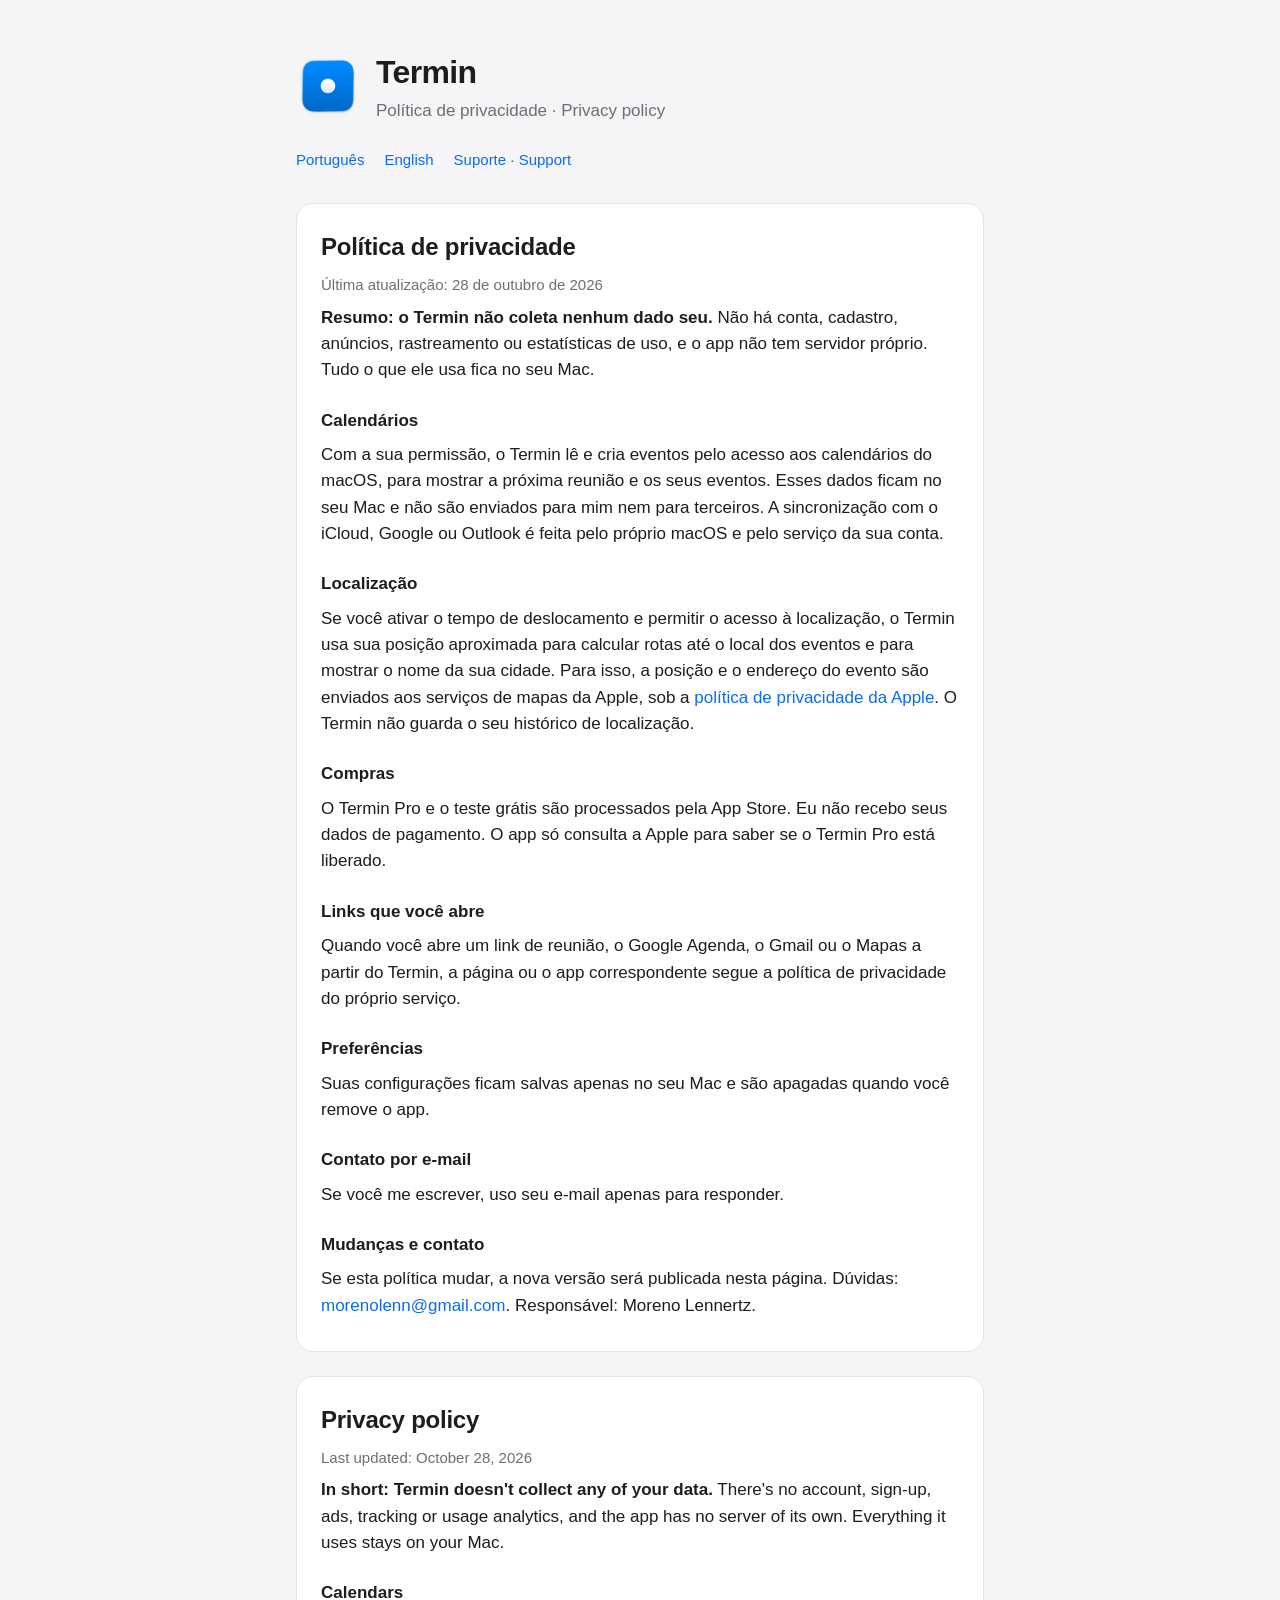
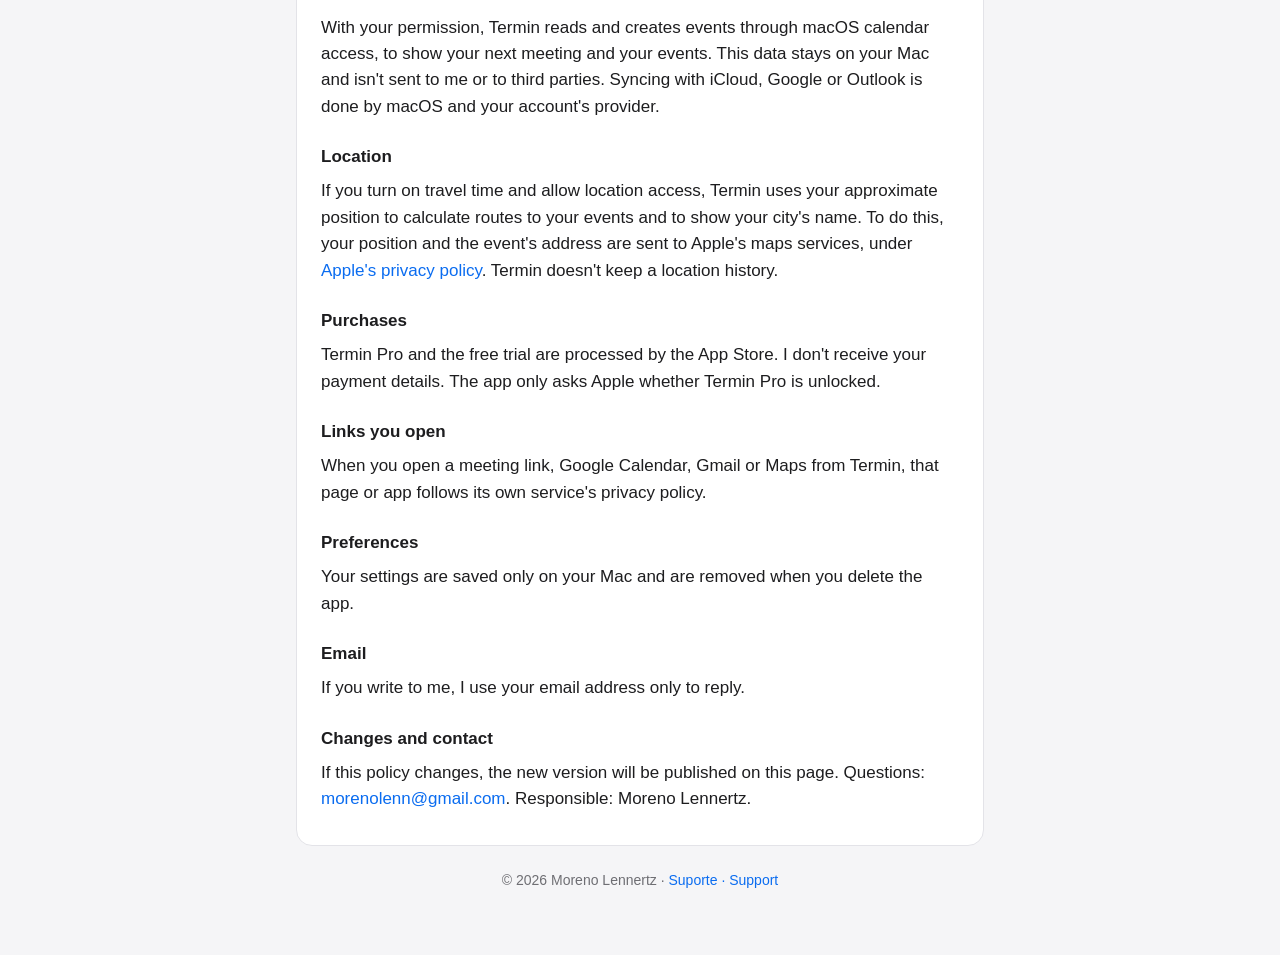
==== privacy.html @ 3a716949 "Site do Termin: suporte e política de privacidade Co-Authored-By: Claude Opus 5.5 <noreply@anthropic" ====
<!doctype html>
<html lang="pt-BR">
<head>
<meta charset="utf-8">
<meta name="viewport" content="width=device-width, initial-scale=1">
<title>Termin – Privacidade · Privacy</title>
<link rel="icon" href="icon.png">
<link rel="stylesheet" href="style.css">
</head>
<body>
<main>
  <header>
    <img src="icon.png" alt="">
    <div>
      <h1>Termin</h1>
      <p>Política de privacidade · Privacy policy</p>
    </div>
  </header>
  <nav>
    <a href="#pt">Português</a>
    <a href="#en">English</a>
    <a href="index.html">Suporte · Support</a>
  </nav>

  <section id="pt" lang="pt-BR">
    <h2>Política de privacidade</h2>
    <p class="muted">Última atualização: 28 de outubro de 2026</p>
    <p><strong>Resumo: o Termin não coleta nenhum dado seu.</strong> Não há conta, cadastro, anúncios, rastreamento ou estatísticas de uso, e o app não tem servidor próprio. Tudo o que ele usa fica no seu Mac.</p>

    <h3>Calendários</h3>
    <p>Com a sua permissão, o Termin lê e cria eventos pelo acesso aos calendários do macOS, para mostrar a próxima reunião e os seus eventos. Esses dados ficam no seu Mac e não são enviados para mim nem para terceiros. A sincronização com o iCloud, Google ou Outlook é feita pelo próprio macOS e pelo serviço da sua conta.</p>

    <h3>Localização</h3>
    <p>Se você ativar o tempo de deslocamento e permitir o acesso à localização, o Termin usa sua posição aproximada para calcular rotas até o local dos eventos e para mostrar o nome da sua cidade. Para isso, a posição e o endereço do evento são enviados aos serviços de mapas da Apple, sob a <a href="https://www.apple.com/legal/privacy/">política de privacidade da Apple</a>. O Termin não guarda o seu histórico de localização.</p>

    <h3>Compras</h3>
    <p>O Termin Pro e o teste grátis são processados pela App Store. Eu não recebo seus dados de pagamento. O app só consulta a Apple para saber se o Termin Pro está liberado.</p>

    <h3>Links que você abre</h3>
    <p>Quando você abre um link de reunião, o Google Agenda, o Gmail ou o Mapas a partir do Termin, a página ou o app correspondente segue a política de privacidade do próprio serviço.</p>

    <h3>Preferências</h3>
    <p>Suas configurações ficam salvas apenas no seu Mac e são apagadas quando você remove o app.</p>

    <h3>Contato por e-mail</h3>
    <p>Se você me escrever, uso seu e-mail apenas para responder.</p>

    <h3>Mudanças e contato</h3>
    <p>Se esta política mudar, a nova versão será publicada nesta página. Dúvidas: <a href="mailto:morenolenn@gmail.com?subject=Termin%20-%20Privacidade">morenolenn@gmail.com</a>. Responsável: Moreno Lennertz.</p>
  </section>

  <section id="en" lang="en">
    <h2>Privacy policy</h2>
    <p class="muted">Last updated: October 28, 2026</p>
    <p><strong>In short: Termin doesn't collect any of your data.</strong> There's no account, sign-up, ads, tracking or usage analytics, and the app has no server of its own. Everything it uses stays on your Mac.</p>

    <h3>Calendars</h3>
    <p>With your permission, Termin reads and creates events through macOS calendar access, to show your next meeting and your events. This data stays on your Mac and isn't sent to me or to third parties. Syncing with iCloud, Google or Outlook is done by macOS and your account's provider.</p>

    <h3>Location</h3>
    <p>If you turn on travel time and allow location access, Termin uses your approximate position to calculate routes to your events and to show your city's name. To do this, your position and the event's address are sent to Apple's maps services, under <a href="https://www.apple.com/legal/privacy/">Apple's privacy policy</a>. Termin doesn't keep a location history.</p>

    <h3>Purchases</h3>
    <p>Termin Pro and the free trial are processed by the App Store. I don't receive your payment details. The app only asks Apple whether Termin Pro is unlocked.</p>

    <h3>Links you open</h3>
    <p>When you open a meeting link, Google Calendar, Gmail or Maps from Termin, that page or app follows its own service's privacy policy.</p>

    <h3>Preferences</h3>
    <p>Your settings are saved only on your Mac and are removed when you delete the app.</p>

    <h3>Email</h3>
    <p>If you write to me, I use your email address only to reply.</p>

    <h3>Changes and contact</h3>
    <p>If this policy changes, the new version will be published on this page. Questions: <a href="mailto:morenolenn@gmail.com?subject=Termin%20-%20Privacy">morenolenn@gmail.com</a>. Responsible: Moreno Lennertz.</p>
  </section>

  <footer>© 2026 Moreno Lennertz · <a href="index.html">Suporte · Support</a></footer>
</main>
</body>
</html>
---- style.css ----
:root {
  --bg: #f5f5f7;
  --card: #ffffff;
  --text: #1d1d1f;
  --muted: #6e6e73;
  --line: #e3e3e8;
  --accent: #0a6cf0;
}
@media (prefers-color-scheme: dark) {
  :root {
    --bg: #111113;
    --card: #1c1c1f;
    --text: #f5f5f7;
    --muted: #a1a1a6;
    --line: #2e2e33;
    --accent: #4b9bff;
  }
}
* { box-sizing: border-box; }
body {
  margin: 0;
  background: var(--bg);
  color: var(--text);
  font: 17px/1.55 -apple-system, BlinkMacSystemFont, "Helvetica Neue", Arial, sans-serif;
  -webkit-font-smoothing: antialiased;
}
main { max-width: 720px; margin: 0 auto; padding: 48px 16px 64px; }
header { display: flex; align-items: center; gap: 16px; margin-bottom: 8px; }
header img { width: 64px; height: 64px; }
header h1 { margin: 0; font-size: 32px; letter-spacing: -0.02em; }
header p { margin: 0; color: var(--muted); }
nav { display: flex; flex-wrap: wrap; gap: 8px 20px; margin: 24px 0 32px; font-size: 15px; }
a { color: var(--accent); text-decoration: none; }
a:hover { text-decoration: underline; }
section {
  background: var(--card);
  border: 1px solid var(--line);
  border-radius: 16px;
  padding: 24px;
  margin-bottom: 24px;
}
section > h2 { margin: 0 0 4px; font-size: 24px; letter-spacing: -0.01em; }
h3 { margin: 24px 0 4px; font-size: 17px; }
p, ul { margin: 8px 0; }
ul { padding-left: 20px; }
.muted { color: var(--muted); font-size: 15px; }
.mail {
  display: inline-block;
  margin-top: 8px;
  padding: 10px 18px;
  border-radius: 10px;
  background: var(--accent);
  color: #fff;
  font-weight: 600;
}
.mail:hover { text-decoration: none; opacity: 0.9; }
footer { color: var(--muted); font-size: 14px; text-align: center; }
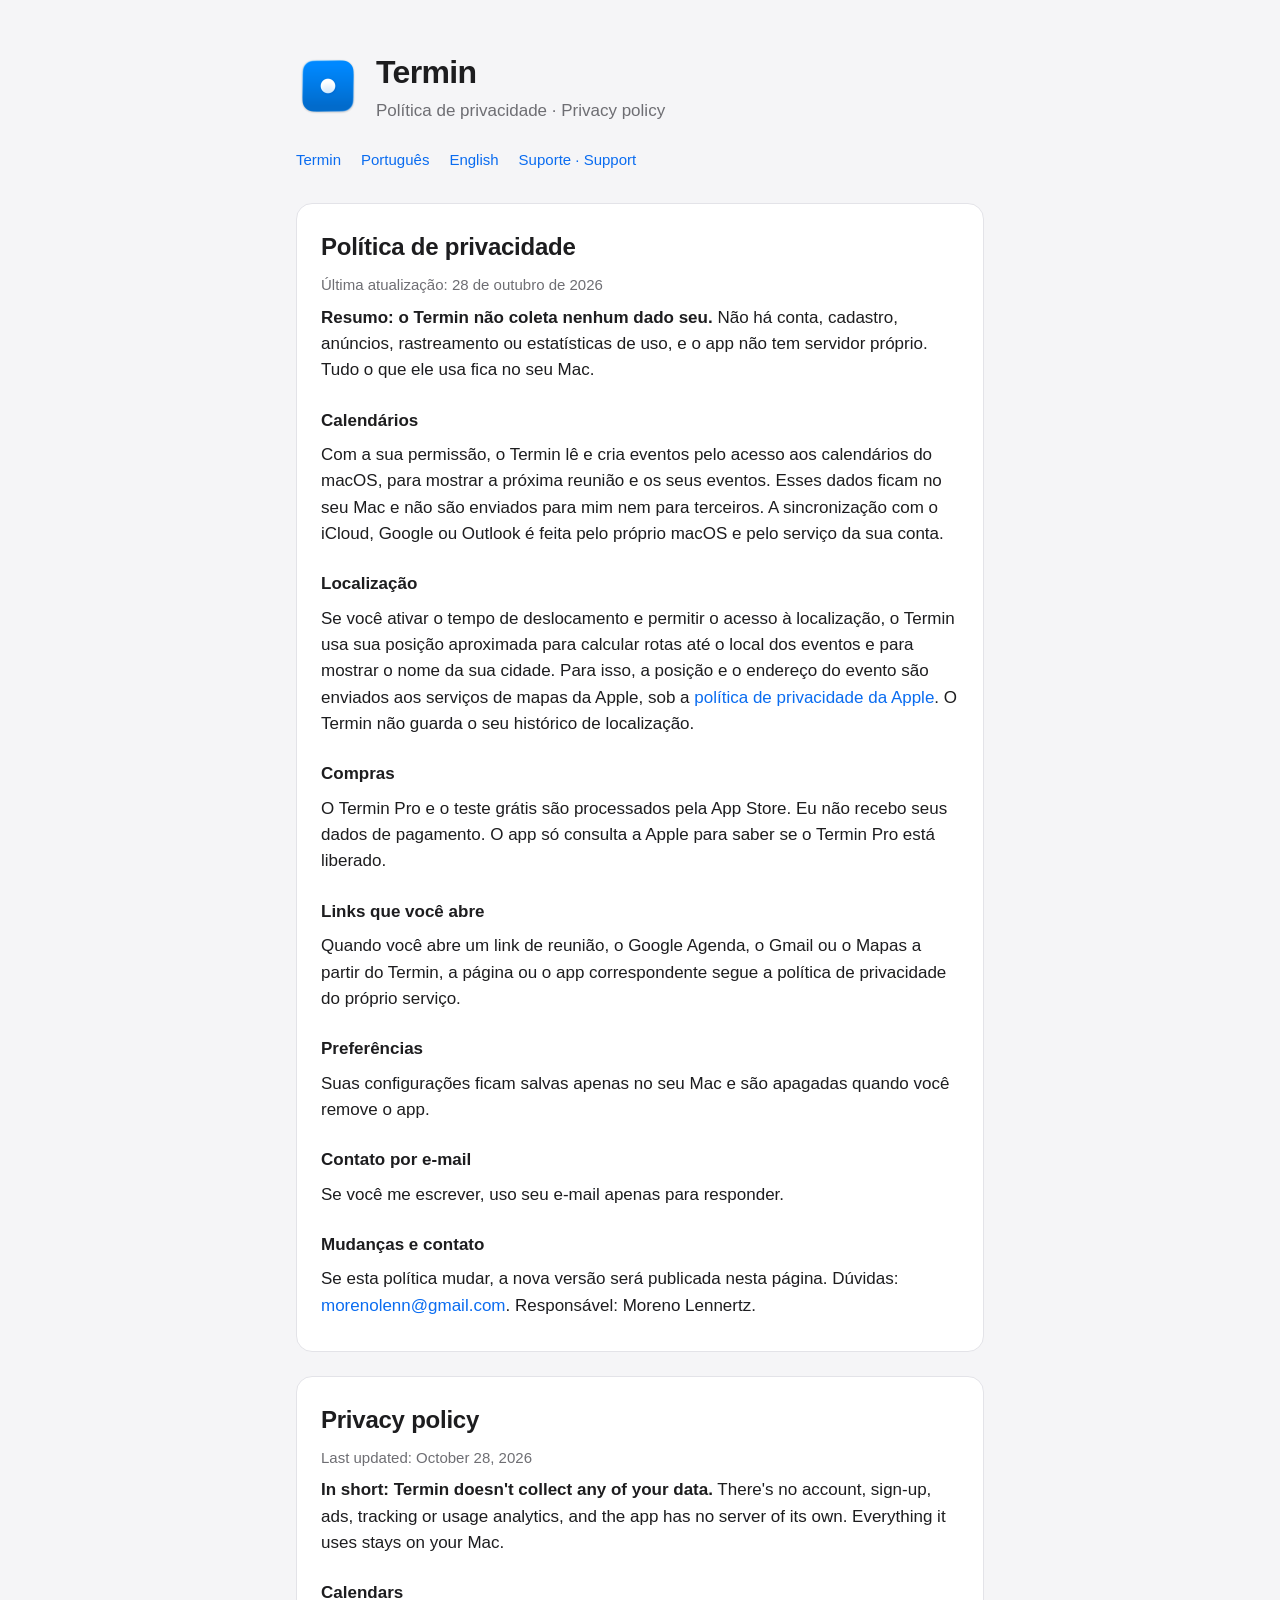
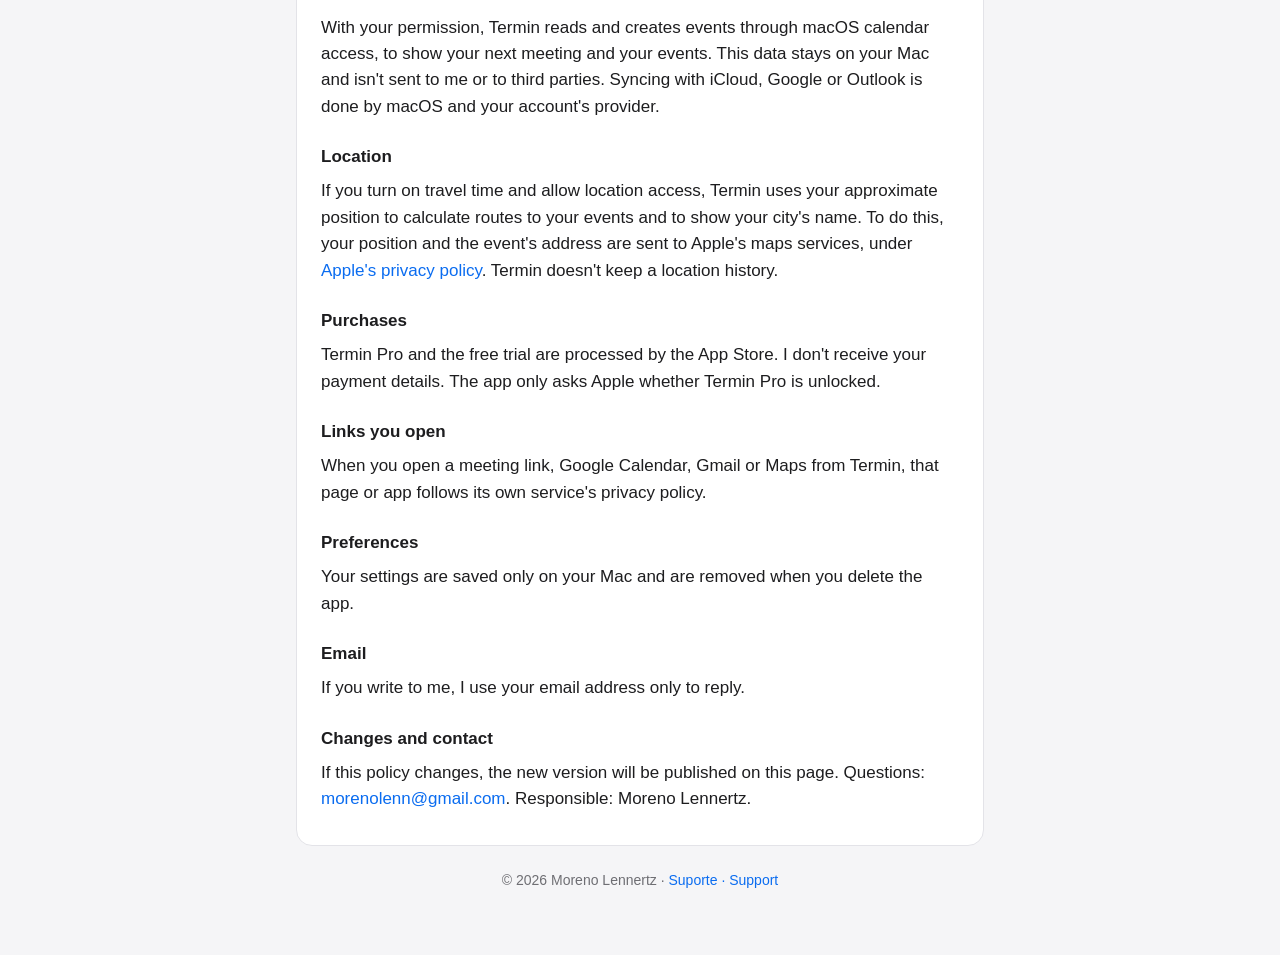
==== commit 2d9d2914: "Landing page em termin-app.com; suporte em suporte.html Co-Authored-By: Claude Opus 5.5 <noreply@ant" ====
--- a/privacy.html
+++ b/privacy.html
@@ -17,9 +17,10 @@
     </div>
   </header>
   <nav>
+    <a href="./">Termin</a>
     <a href="#pt">Português</a>
     <a href="#en">English</a>
-    <a href="index.html">Suporte · Support</a>
+    <a href="suporte.html">Suporte · Support</a>
   </nav>
 
   <section id="pt" lang="pt-BR">
@@ -76,7 +77,7 @@
     <p>If this policy changes, the new version will be published on this page. Questions: <a href="mailto:morenolenn@gmail.com?subject=Termin%20-%20Privacy">morenolenn@gmail.com</a>. Responsible: Moreno Lennertz.</p>
   </section>
 
-  <footer>© 2026 Moreno Lennertz · <a href="index.html">Suporte · Support</a></footer>
+  <footer>© 2026 Moreno Lennertz · <a href="suporte.html">Suporte · Support</a></footer>
 </main>
 </body>
 </html>
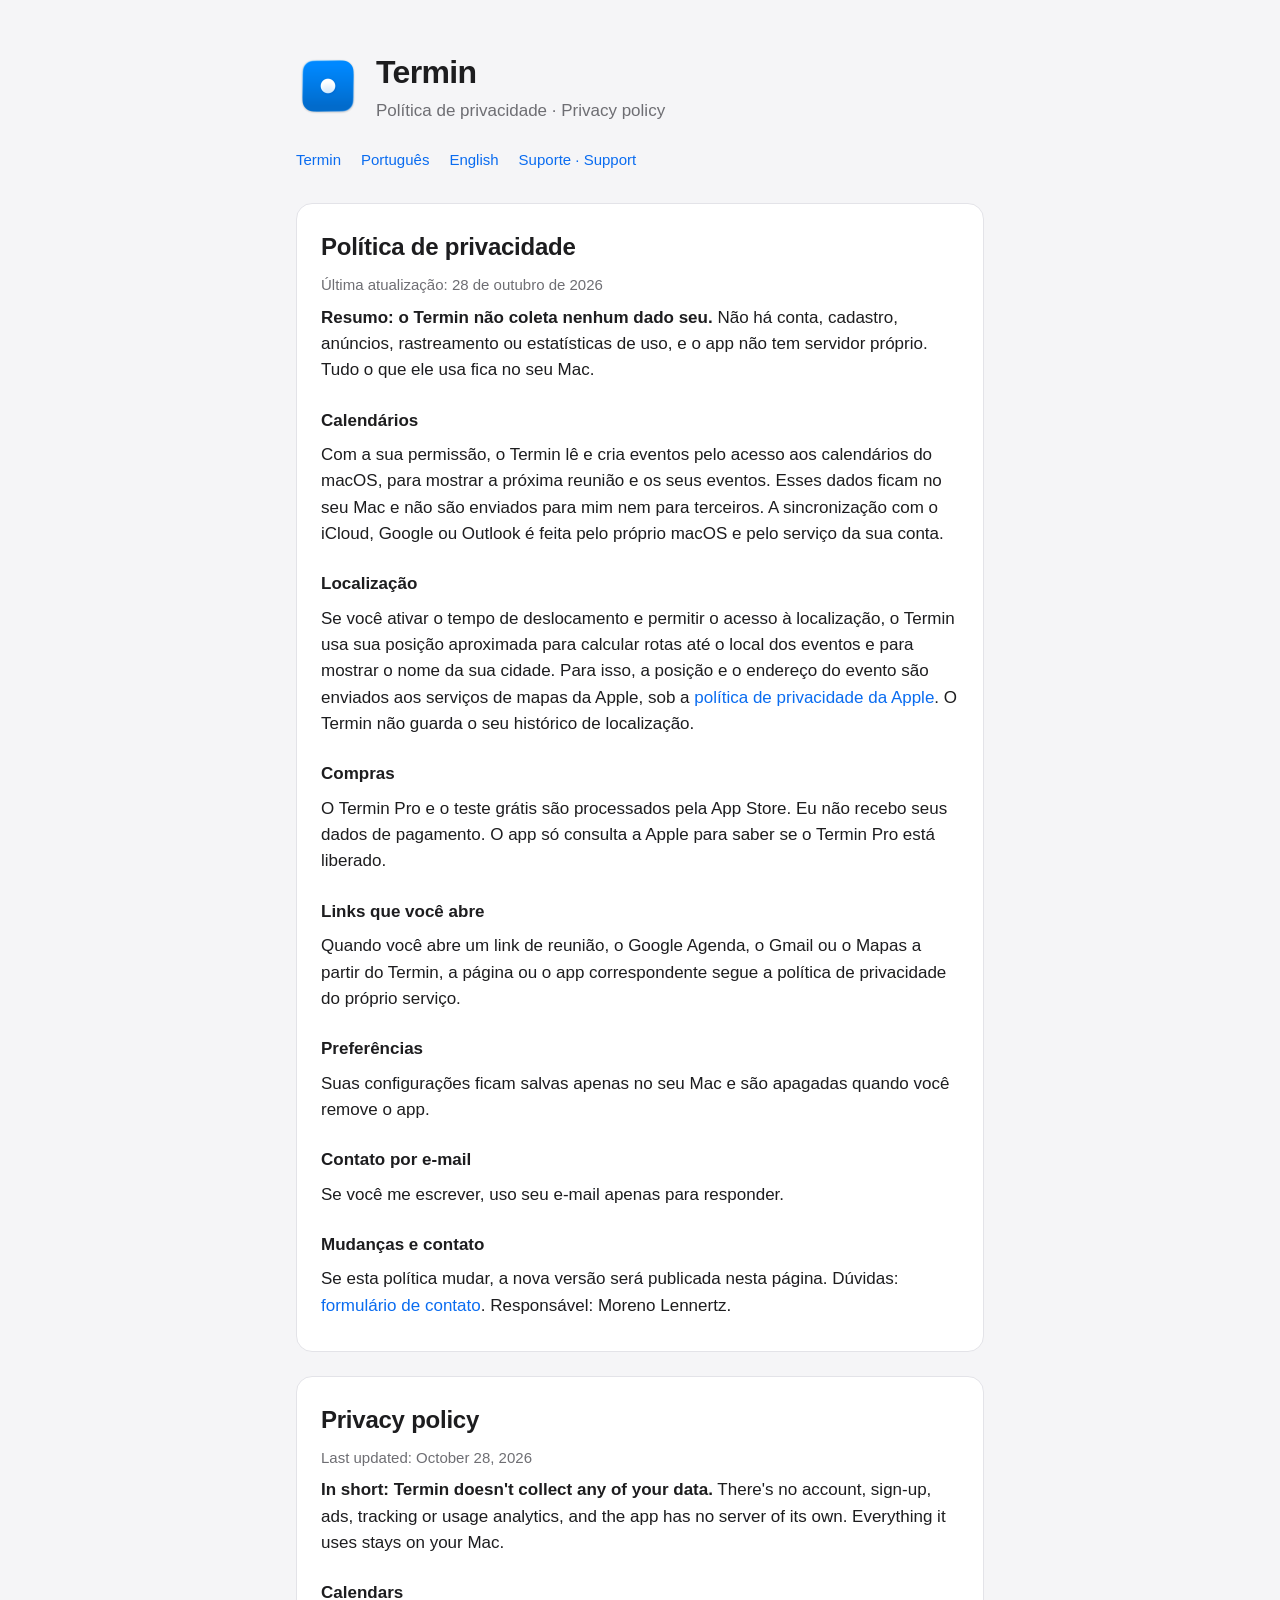
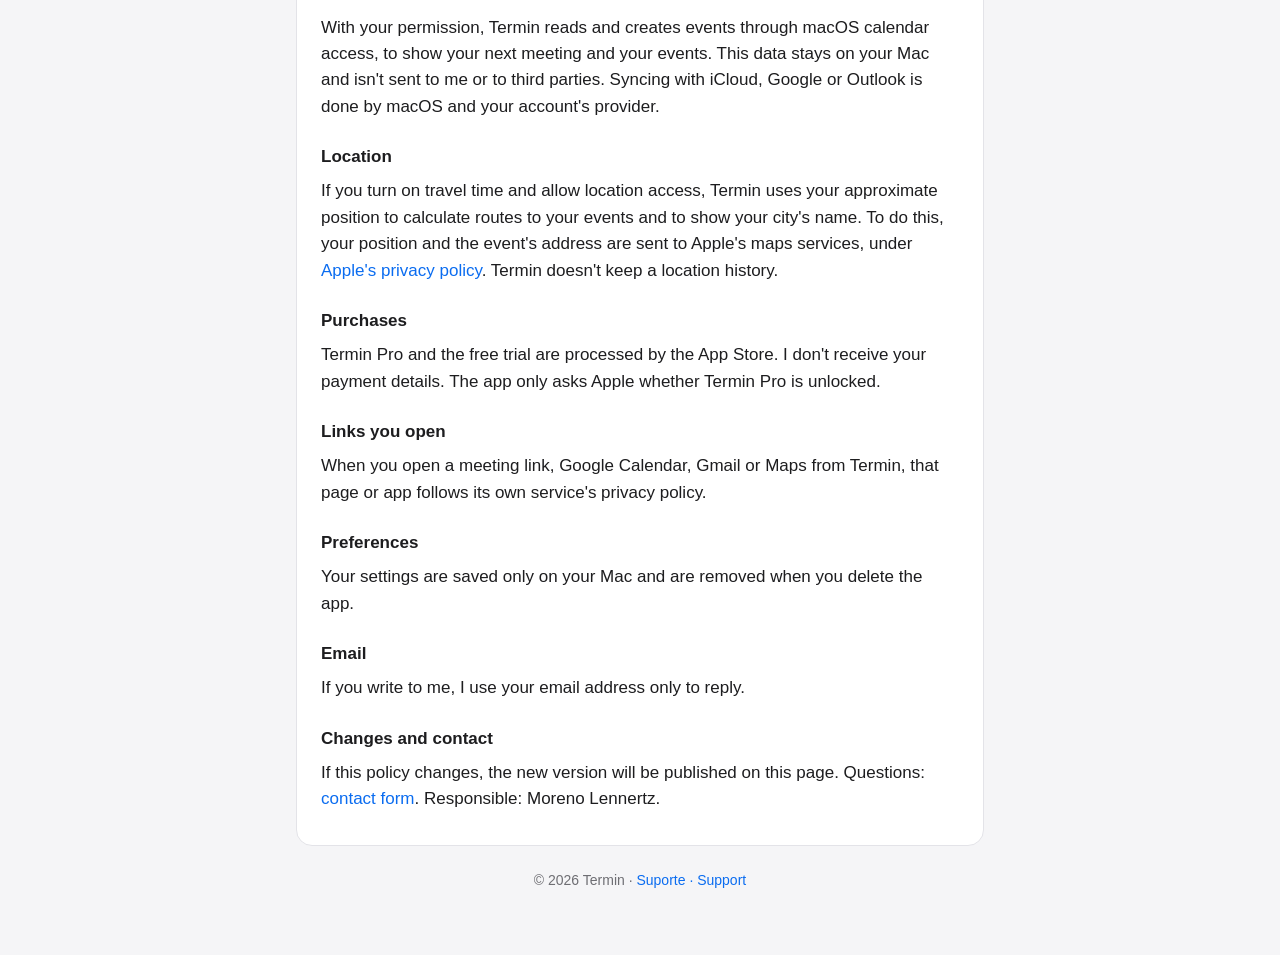
==== commit c5f7f6d7: "Site: contato pelo formulário no menu, no suporte e na privacidade Co-Authored-By: Claude Opus 5.5 <" ====
--- a/privacy.html
+++ b/privacy.html
@@ -47,7 +47,7 @@
     <p>Se você me escrever, uso seu e-mail apenas para responder.</p>
 
     <h3>Mudanças e contato</h3>
-    <p>Se esta política mudar, a nova versão será publicada nesta página. Dúvidas: <a href="mailto:morenolenn@gmail.com?subject=Termin%20-%20Privacidade">morenolenn@gmail.com</a>. Responsável: Moreno Lennertz.</p>
+    <p>Se esta política mudar, a nova versão será publicada nesta página. Dúvidas: <a href="./#contato">formulário de contato</a>. Responsável: Moreno Lennertz.</p>
   </section>
 
   <section id="en" lang="en">
@@ -74,10 +74,10 @@
     <p>If you write to me, I use your email address only to reply.</p>
 
     <h3>Changes and contact</h3>
-    <p>If this policy changes, the new version will be published on this page. Questions: <a href="mailto:morenolenn@gmail.com?subject=Termin%20-%20Privacy">morenolenn@gmail.com</a>. Responsible: Moreno Lennertz.</p>
+    <p>If this policy changes, the new version will be published on this page. Questions: <a href="./#contact">contact form</a>. Responsible: Moreno Lennertz.</p>
   </section>
 
-  <footer>© 2026 Moreno Lennertz · <a href="suporte.html">Suporte · Support</a></footer>
+  <footer>© 2026 Termin · <a href="suporte.html">Suporte · Support</a></footer>
 </main>
 </body>
 </html>
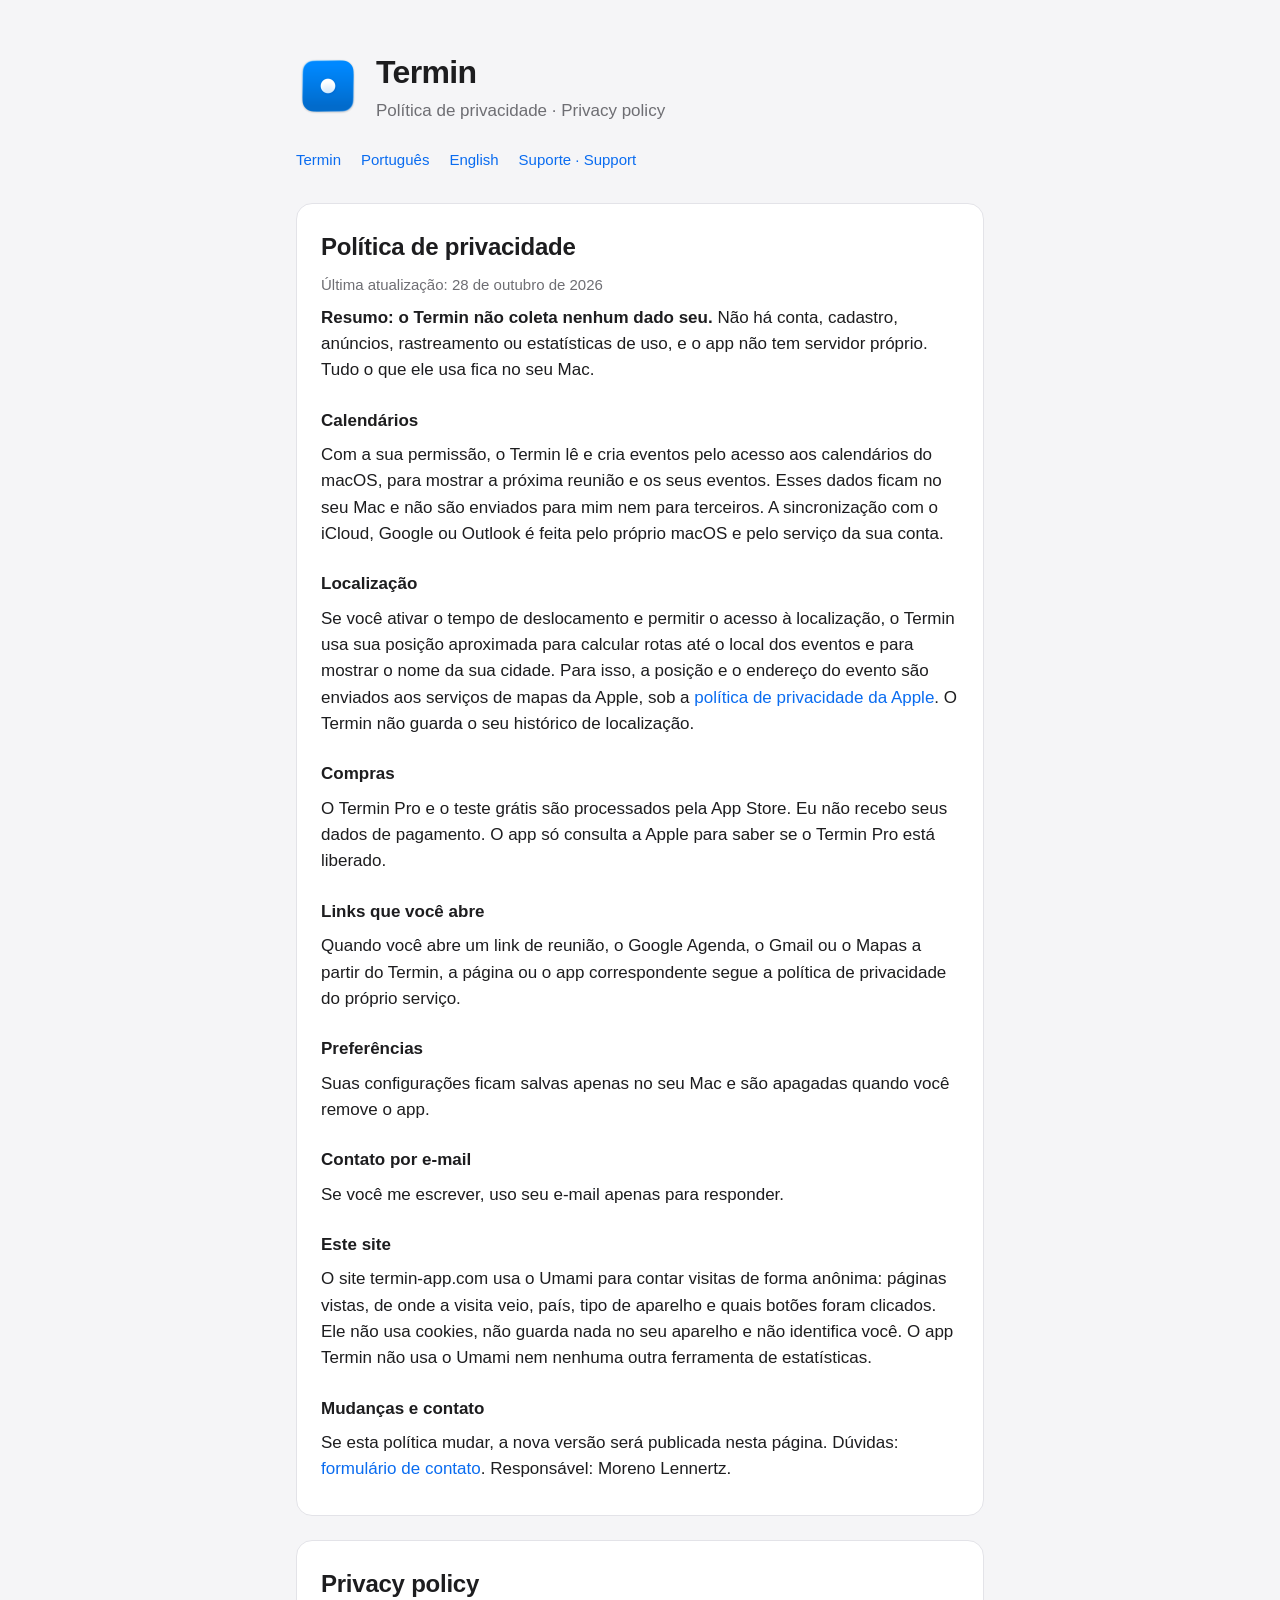
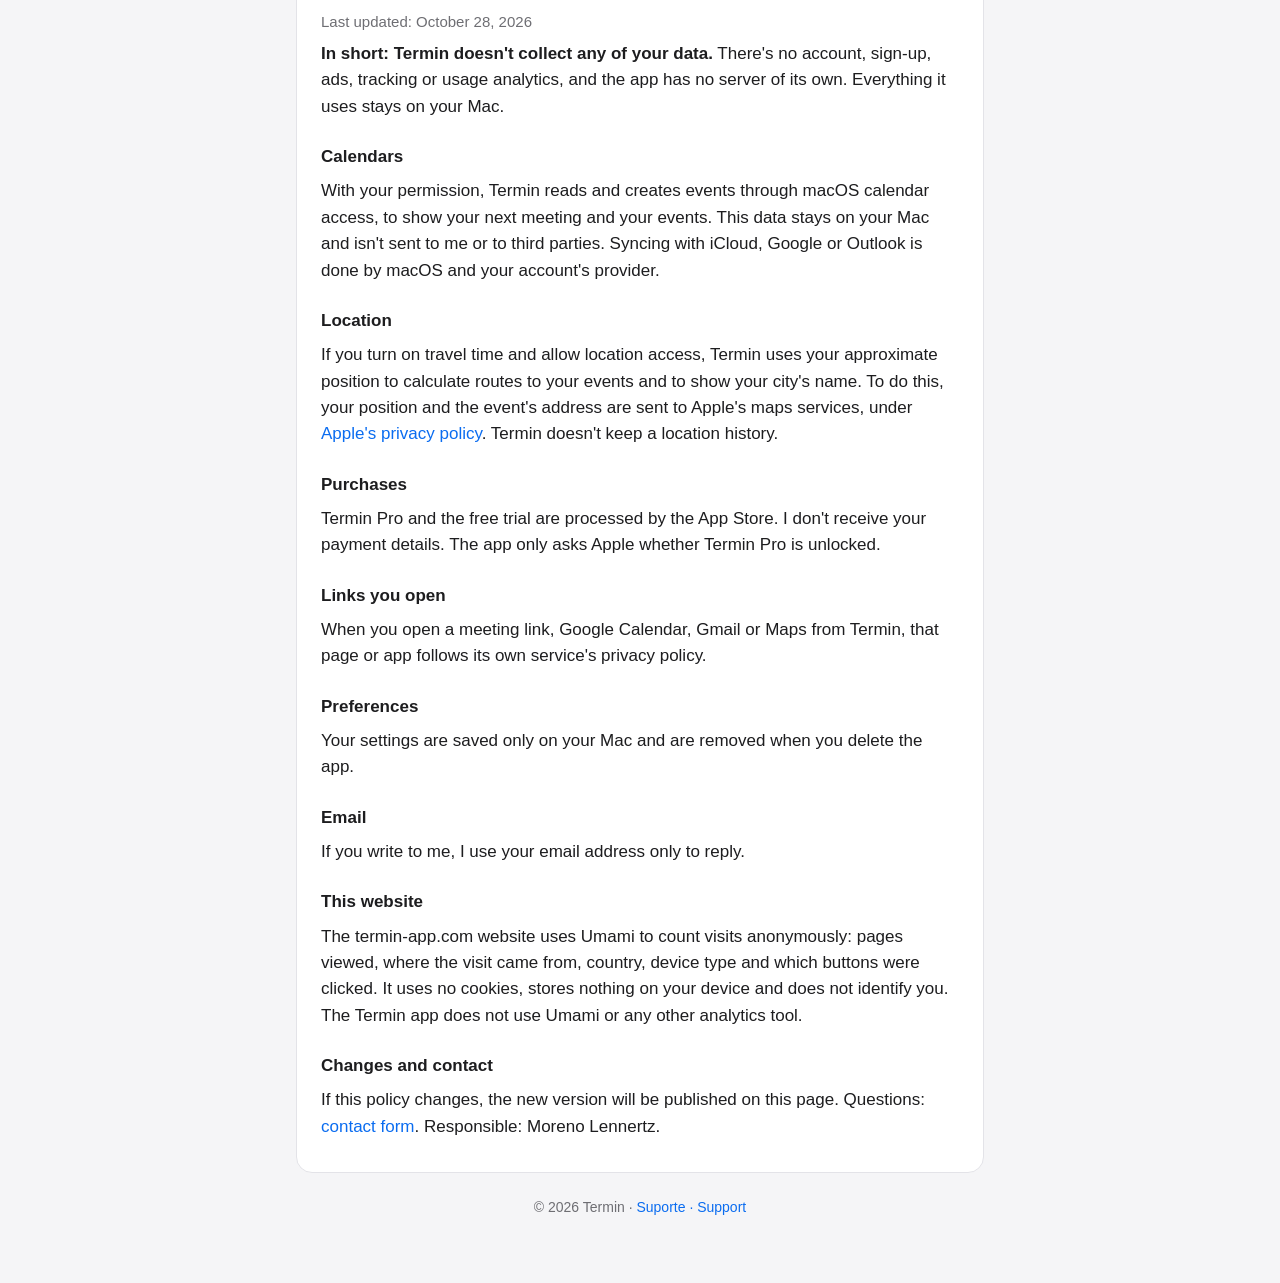
==== commit a801407a: "Site: estatísticas com Umami (sem cookies) Co-Authored-By: Claude Opus 5.5 <noreply@anthropic.com>" ====
--- a/privacy.html
+++ b/privacy.html
@@ -6,6 +6,8 @@
 <title>Termin – Privacidade · Privacy</title>
 <link rel="icon" href="icon.png">
 <link rel="stylesheet" href="style.css">
+  <!-- Umami: estatísticas do site, sem cookies; só conta em termin-app.com -->
+  <script defer src="https://cloud.umami.is/script.js" data-website-id="2b78b34d-9ec8-4ce2-b9a3-627e3583dc4f" data-domains="termin-app.com"></script>
 </head>
 <body>
 <main>
@@ -46,6 +48,9 @@
     <h3>Contato por e-mail</h3>
     <p>Se você me escrever, uso seu e-mail apenas para responder.</p>
 
+    <h3>Este site</h3>
+    <p>O site termin-app.com usa o Umami para contar visitas de forma anônima: páginas vistas, de onde a visita veio, país, tipo de aparelho e quais botões foram clicados. Ele não usa cookies, não guarda nada no seu aparelho e não identifica você. O app Termin não usa o Umami nem nenhuma outra ferramenta de estatísticas.</p>
+
     <h3>Mudanças e contato</h3>
     <p>Se esta política mudar, a nova versão será publicada nesta página. Dúvidas: <a href="./#contato">formulário de contato</a>. Responsável: Moreno Lennertz.</p>
   </section>
@@ -73,6 +78,9 @@
     <h3>Email</h3>
     <p>If you write to me, I use your email address only to reply.</p>
 
+    <h3>This website</h3>
+    <p>The termin-app.com website uses Umami to count visits anonymously: pages viewed, where the visit came from, country, device type and which buttons were clicked. It uses no cookies, stores nothing on your device and does not identify you. The Termin app does not use Umami or any other analytics tool.</p>
+
     <h3>Changes and contact</h3>
     <p>If this policy changes, the new version will be published on this page. Questions: <a href="./#contact">contact form</a>. Responsible: Moreno Lennertz.</p>
   </section>
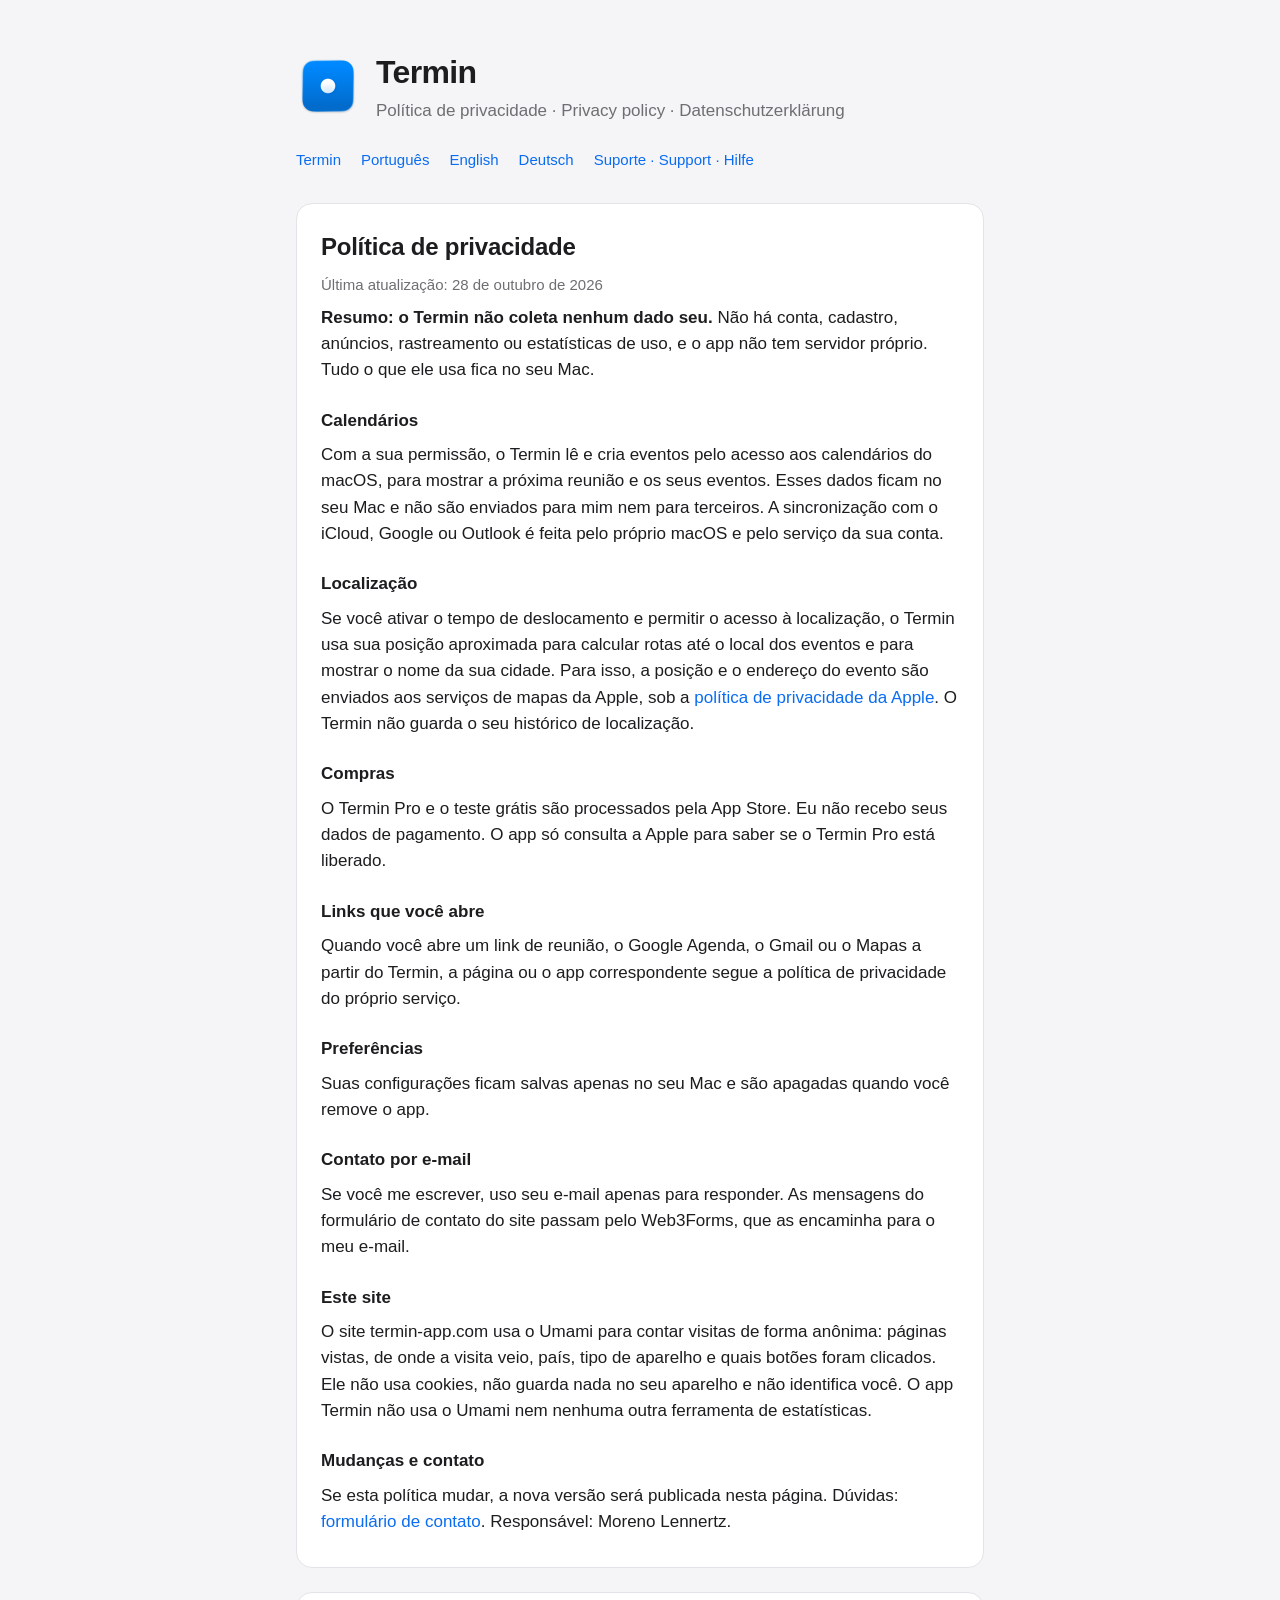
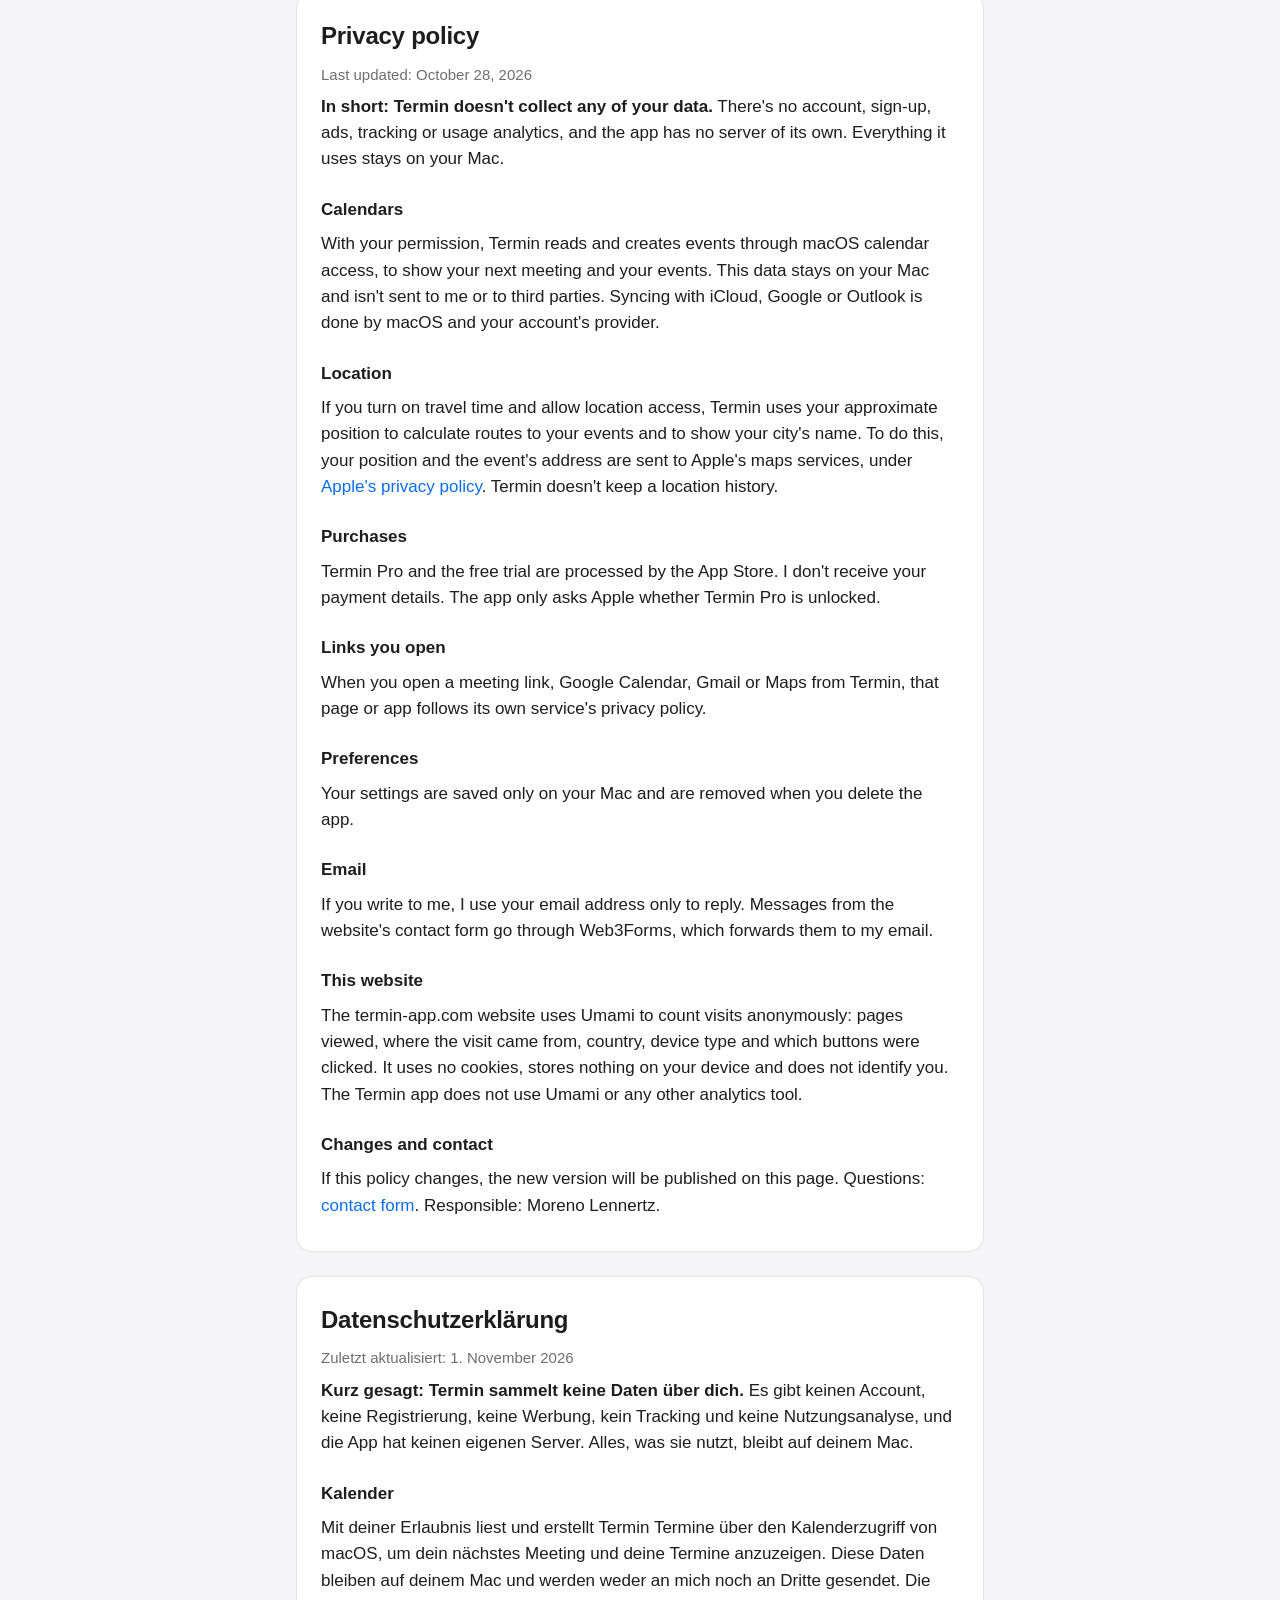
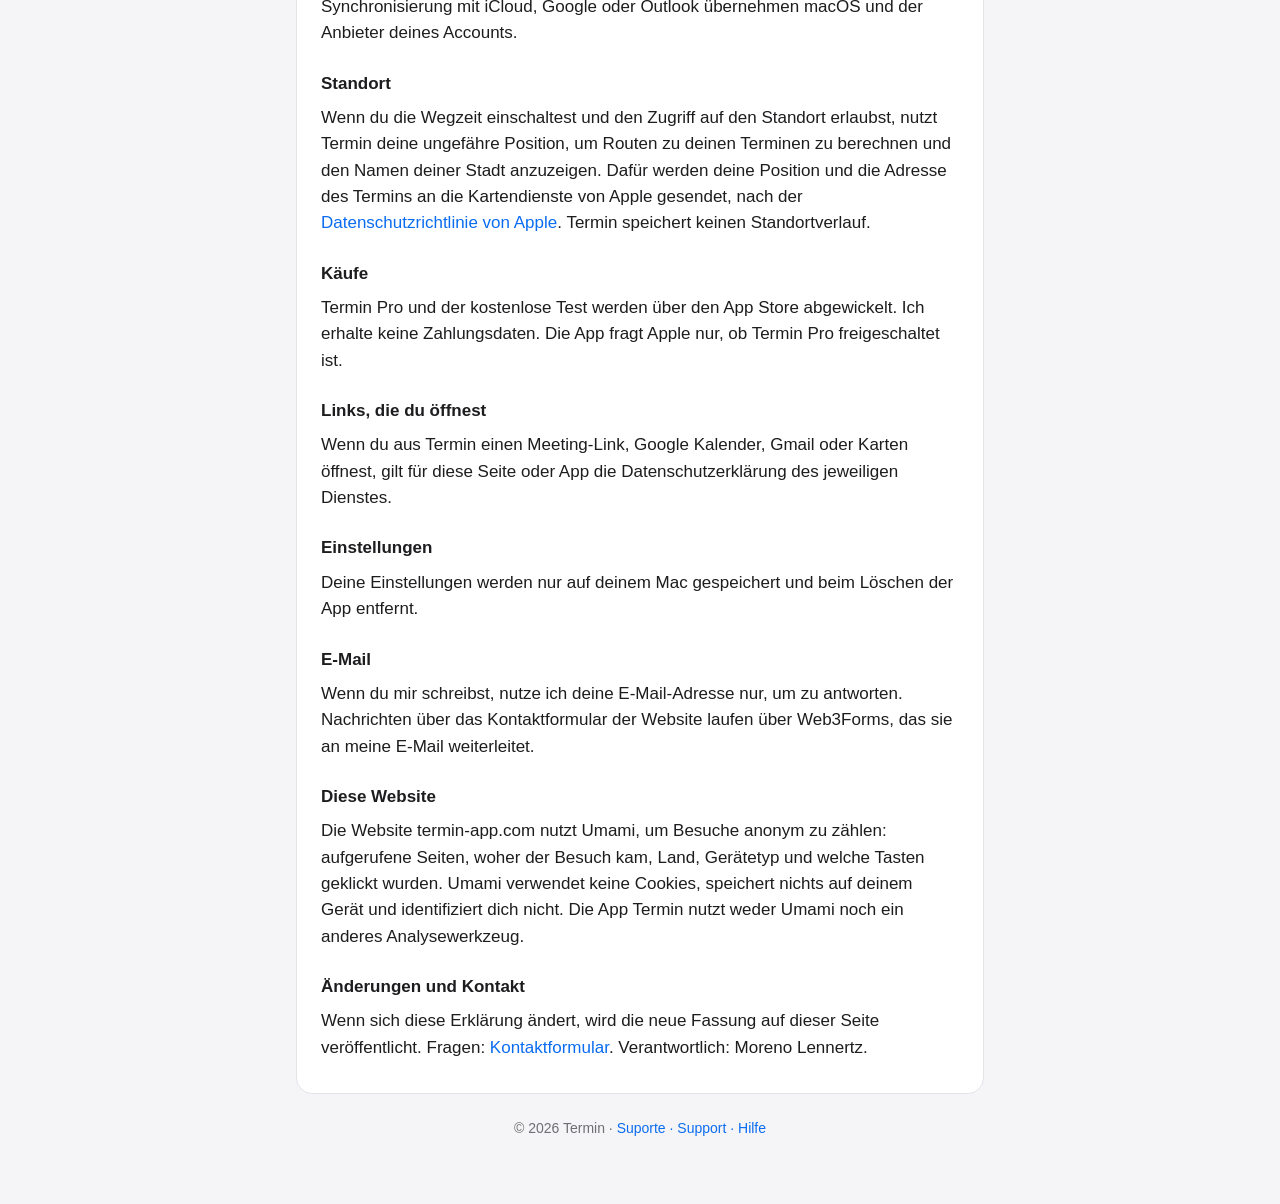
==== commit 7cb1d43b: "Site em alemão Co-Authored-By: Claude Opus 5.5 <noreply@anthropic.com>" ====
--- a/privacy.html
+++ b/privacy.html
@@ -3,7 +3,7 @@
 <head>
 <meta charset="utf-8">
 <meta name="viewport" content="width=device-width, initial-scale=1">
-<title>Termin – Privacidade · Privacy</title>
+<title>Termin – Privacidade · Privacy · Datenschutz</title>
 <link rel="icon" href="icon.png">
 <link rel="stylesheet" href="style.css">
   <!-- Umami: estatísticas do site, sem cookies; só conta em termin-app.com -->
@@ -15,14 +15,15 @@
     <img src="icon.png" alt="">
     <div>
       <h1>Termin</h1>
-      <p>Política de privacidade · Privacy policy</p>
+      <p>Política de privacidade · Privacy policy · Datenschutzerklärung</p>
     </div>
   </header>
   <nav>
     <a href="./">Termin</a>
     <a href="#pt">Português</a>
     <a href="#en">English</a>
-    <a href="suporte.html">Suporte · Support</a>
+    <a href="#de">Deutsch</a>
+    <a href="suporte.html">Suporte · Support · Hilfe</a>
   </nav>
 
   <section id="pt" lang="pt-BR">
@@ -46,7 +47,7 @@
     <p>Suas configurações ficam salvas apenas no seu Mac e são apagadas quando você remove o app.</p>
 
     <h3>Contato por e-mail</h3>
-    <p>Se você me escrever, uso seu e-mail apenas para responder.</p>
+    <p>Se você me escrever, uso seu e-mail apenas para responder. As mensagens do formulário de contato do site passam pelo Web3Forms, que as encaminha para o meu e-mail.</p>
 
     <h3>Este site</h3>
     <p>O site termin-app.com usa o Umami para contar visitas de forma anônima: páginas vistas, de onde a visita veio, país, tipo de aparelho e quais botões foram clicados. Ele não usa cookies, não guarda nada no seu aparelho e não identifica você. O app Termin não usa o Umami nem nenhuma outra ferramenta de estatísticas.</p>
@@ -76,7 +77,7 @@
     <p>Your settings are saved only on your Mac and are removed when you delete the app.</p>
 
     <h3>Email</h3>
-    <p>If you write to me, I use your email address only to reply.</p>
+    <p>If you write to me, I use your email address only to reply. Messages from the website's contact form go through Web3Forms, which forwards them to my email.</p>
 
     <h3>This website</h3>
     <p>The termin-app.com website uses Umami to count visits anonymously: pages viewed, where the visit came from, country, device type and which buttons were clicked. It uses no cookies, stores nothing on your device and does not identify you. The Termin app does not use Umami or any other analytics tool.</p>
@@ -85,7 +86,37 @@
     <p>If this policy changes, the new version will be published on this page. Questions: <a href="./#contact">contact form</a>. Responsible: Moreno Lennertz.</p>
   </section>
 
-  <footer>© 2026 Termin · <a href="suporte.html">Suporte · Support</a></footer>
+  <section id="de" lang="de">
+    <h2>Datenschutzerklärung</h2>
+    <p class="muted">Zuletzt aktualisiert: 1. November 2026</p>
+    <p><strong>Kurz gesagt: Termin sammelt keine Daten über dich.</strong> Es gibt keinen Account, keine Registrierung, keine Werbung, kein Tracking und keine Nutzungsanalyse, und die App hat keinen eigenen Server. Alles, was sie nutzt, bleibt auf deinem Mac.</p>
+
+    <h3>Kalender</h3>
+    <p>Mit deiner Erlaubnis liest und erstellt Termin Termine über den Kalenderzugriff von macOS, um dein nächstes Meeting und deine Termine anzuzeigen. Diese Daten bleiben auf deinem Mac und werden weder an mich noch an Dritte gesendet. Die Synchronisierung mit iCloud, Google oder Outlook übernehmen macOS und der Anbieter deines Accounts.</p>
+
+    <h3>Standort</h3>
+    <p>Wenn du die Wegzeit einschaltest und den Zugriff auf den Standort erlaubst, nutzt Termin deine ungefähre Position, um Routen zu deinen Terminen zu berechnen und den Namen deiner Stadt anzuzeigen. Dafür werden deine Position und die Adresse des Termins an die Kartendienste von Apple gesendet, nach der <a href="https://www.apple.com/de/legal/privacy/">Datenschutzrichtlinie von Apple</a>. Termin speichert keinen Standortverlauf.</p>
+
+    <h3>Käufe</h3>
+    <p>Termin Pro und der kostenlose Test werden über den App Store abgewickelt. Ich erhalte keine Zahlungsdaten. Die App fragt Apple nur, ob Termin Pro freigeschaltet ist.</p>
+
+    <h3>Links, die du öffnest</h3>
+    <p>Wenn du aus Termin einen Meeting-Link, Google Kalender, Gmail oder Karten öffnest, gilt für diese Seite oder App die Datenschutzerklärung des jeweiligen Dienstes.</p>
+
+    <h3>Einstellungen</h3>
+    <p>Deine Einstellungen werden nur auf deinem Mac gespeichert und beim Löschen der App entfernt.</p>
+
+    <h3>E-Mail</h3>
+    <p>Wenn du mir schreibst, nutze ich deine E-Mail-Adresse nur, um zu antworten. Nachrichten über das Kontaktformular der Website laufen über Web3Forms, das sie an meine E-Mail weiterleitet.</p>
+
+    <h3>Diese Website</h3>
+    <p>Die Website termin-app.com nutzt Umami, um Besuche anonym zu zählen: aufgerufene Seiten, woher der Besuch kam, Land, Gerätetyp und welche Tasten geklickt wurden. Umami verwendet keine Cookies, speichert nichts auf deinem Gerät und identifiziert dich nicht. Die App Termin nutzt weder Umami noch ein anderes Analysewerkzeug.</p>
+
+    <h3>Änderungen und Kontakt</h3>
+    <p>Wenn sich diese Erklärung ändert, wird die neue Fassung auf dieser Seite veröffentlicht. Fragen: <a href="./#kontakt">Kontaktformular</a>. Verantwortlich: Moreno Lennertz.</p>
+  </section>
+
+  <footer>© 2026 Termin · <a href="suporte.html">Suporte · Support · Hilfe</a></footer>
 </main>
 </body>
 </html>
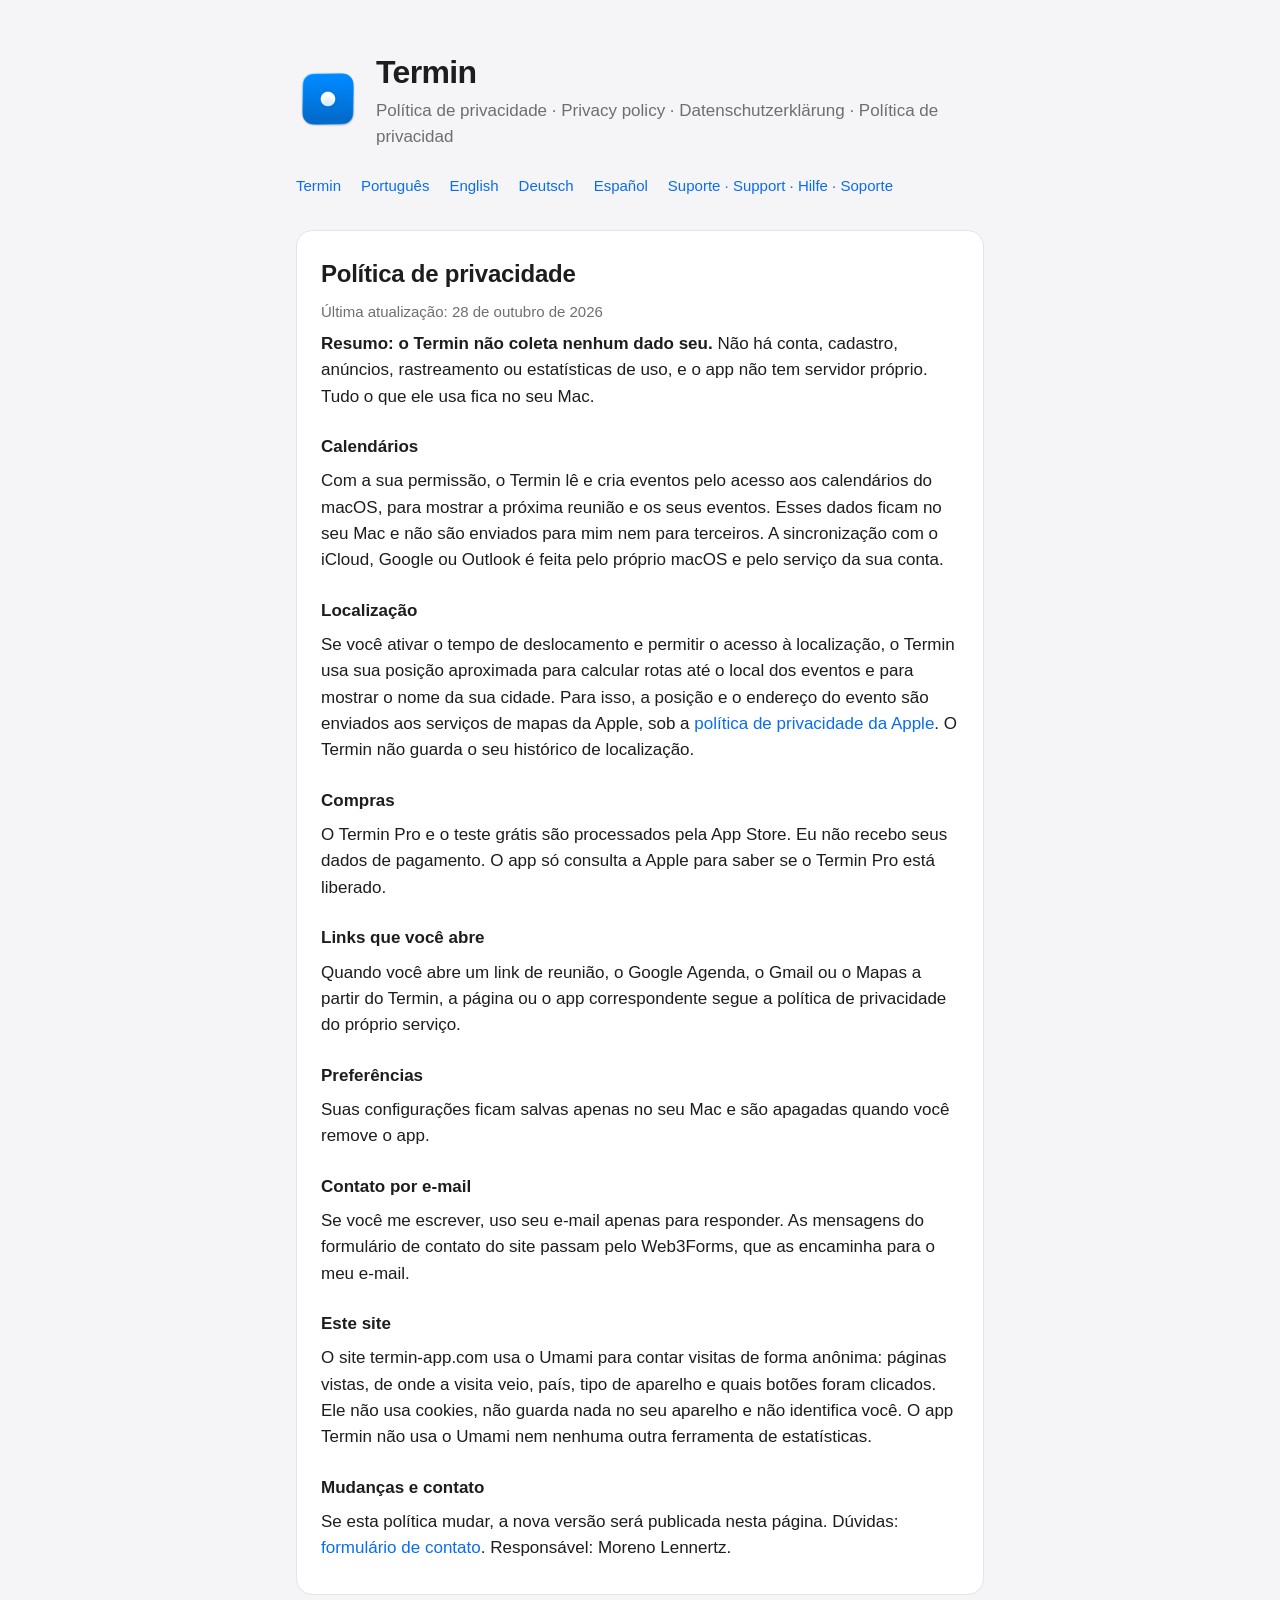
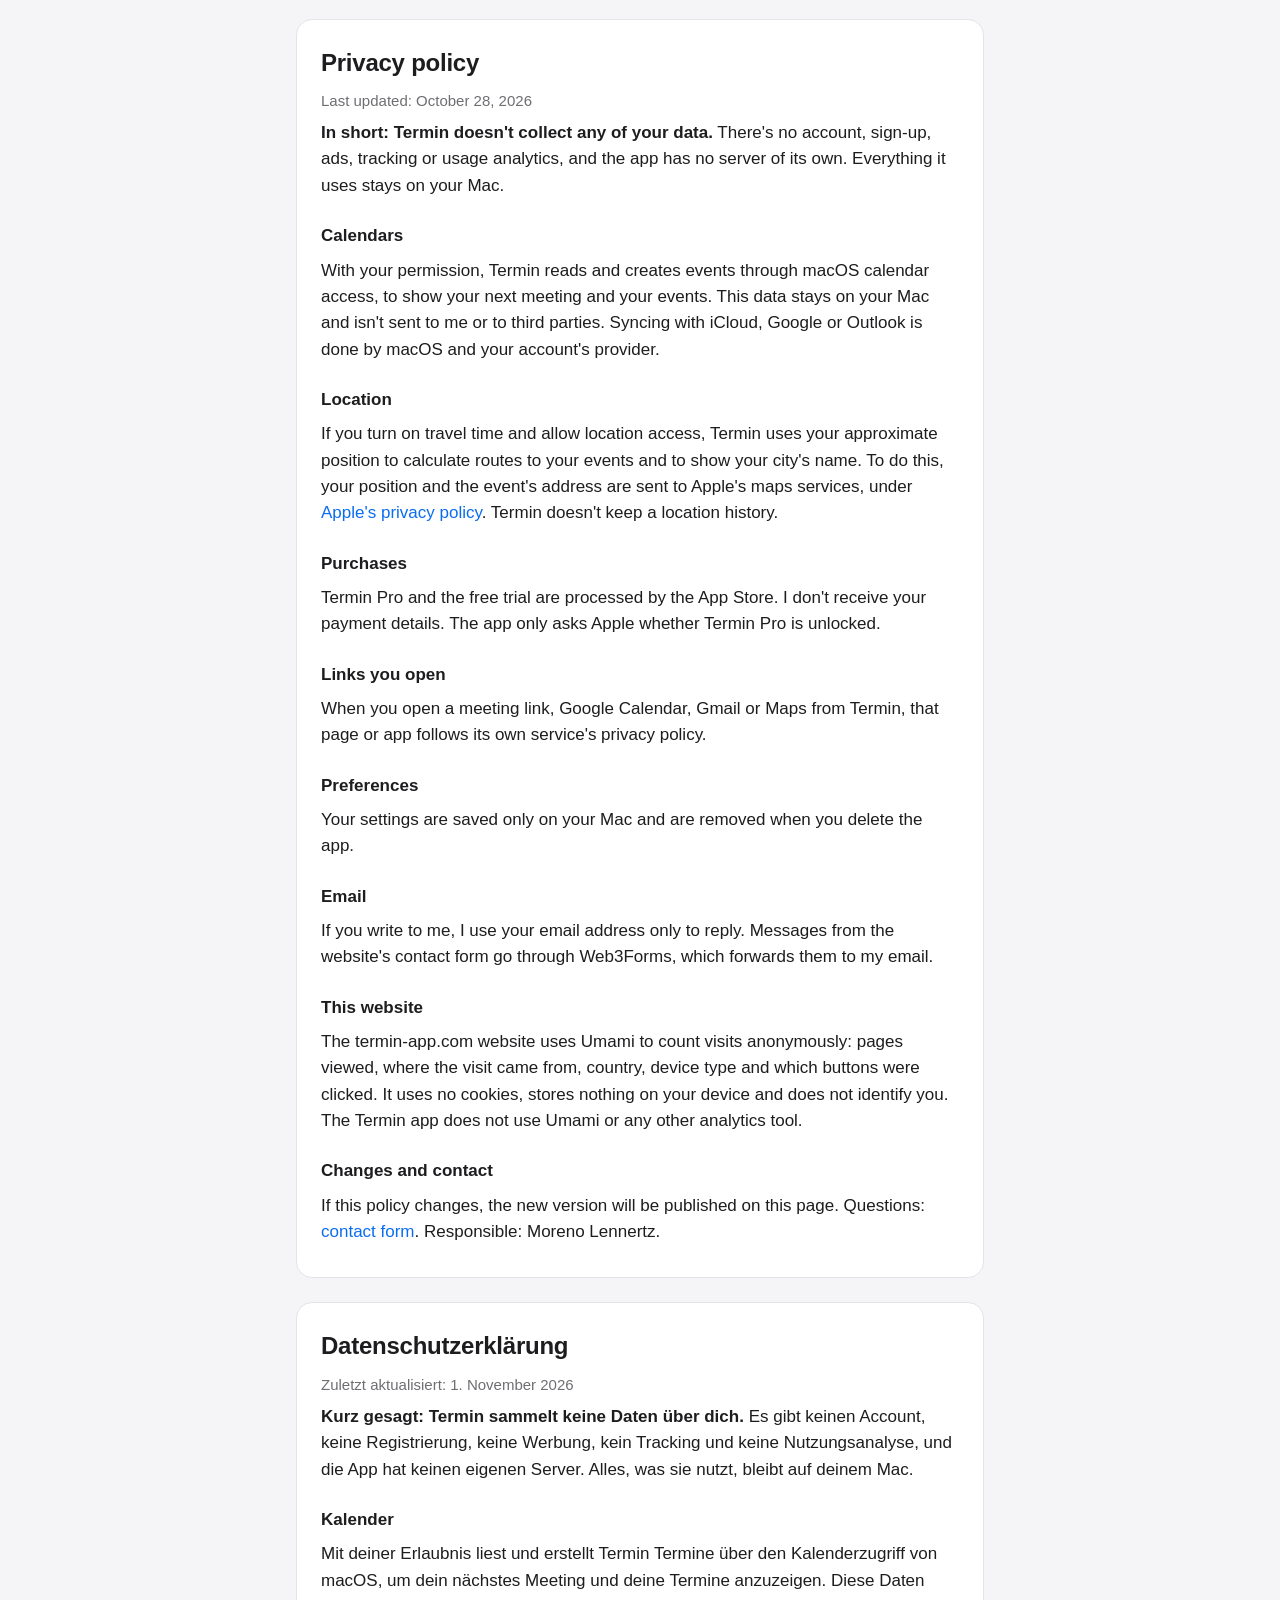
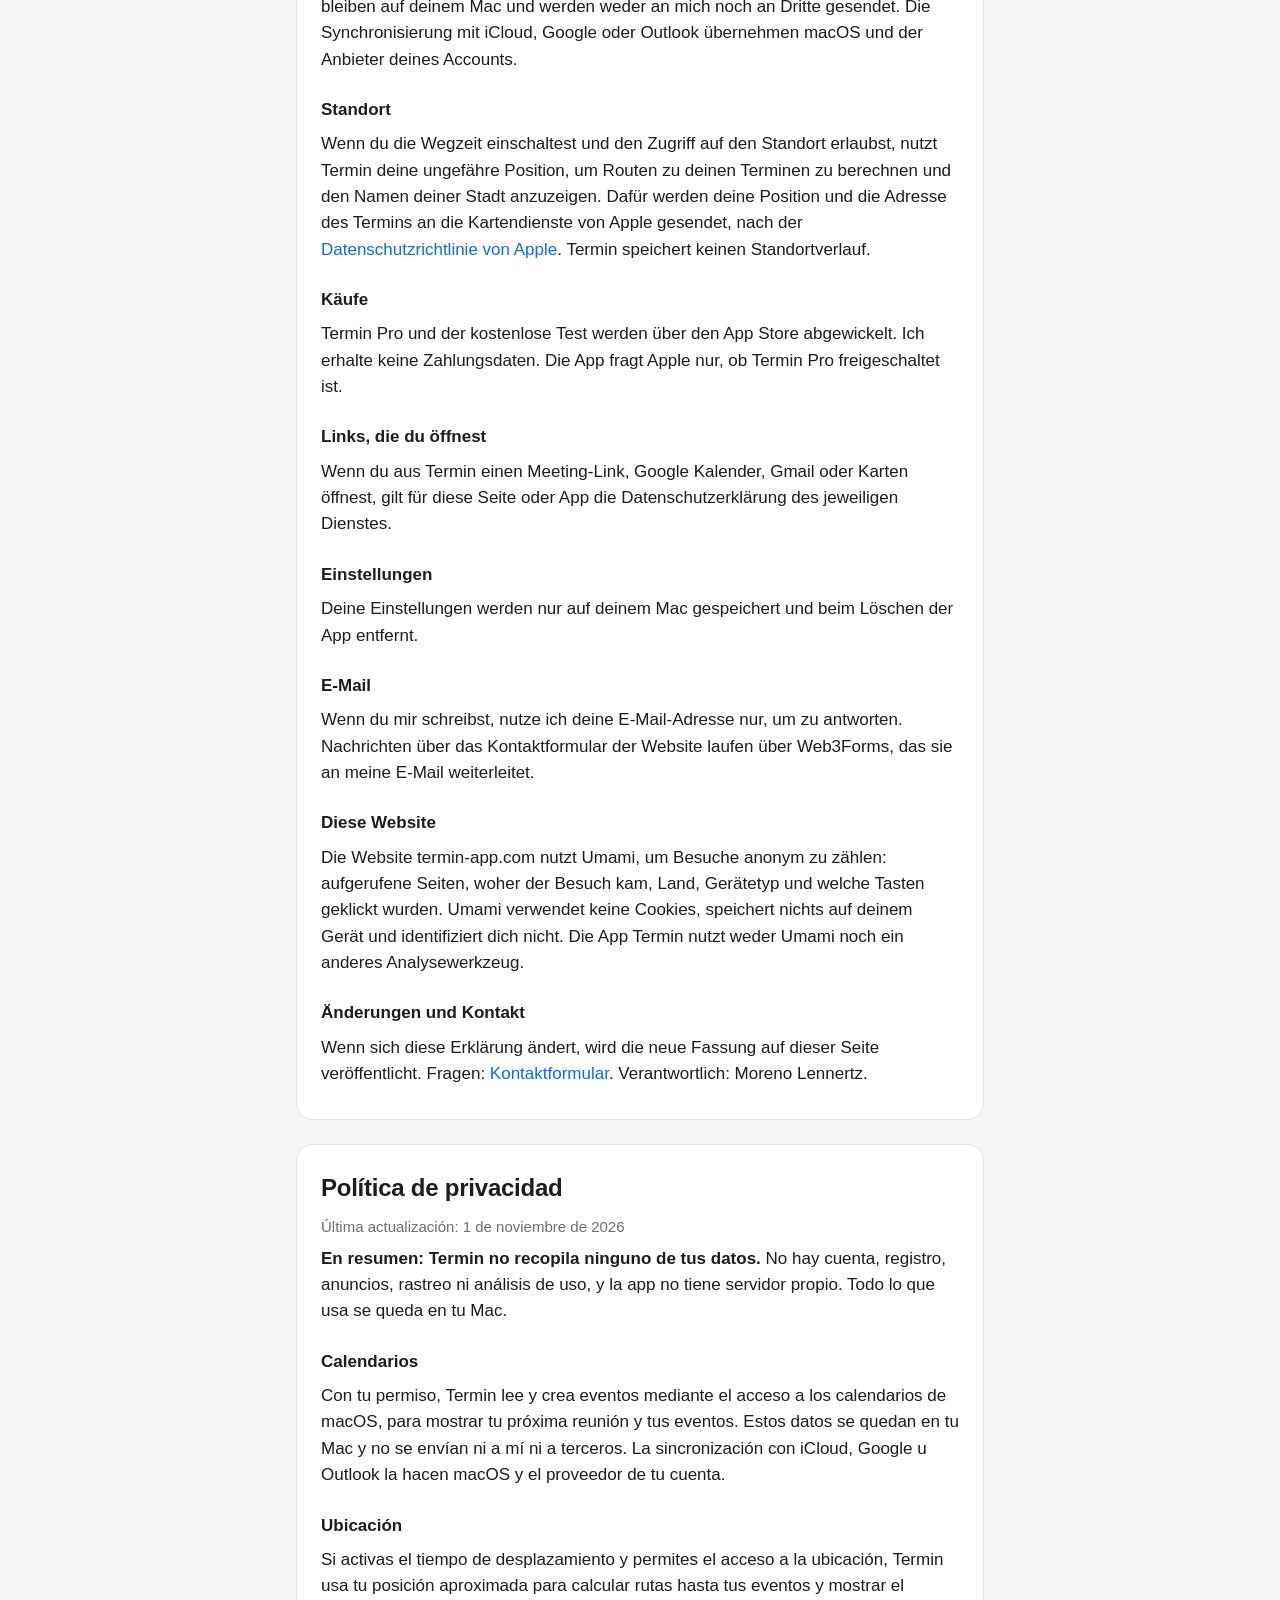
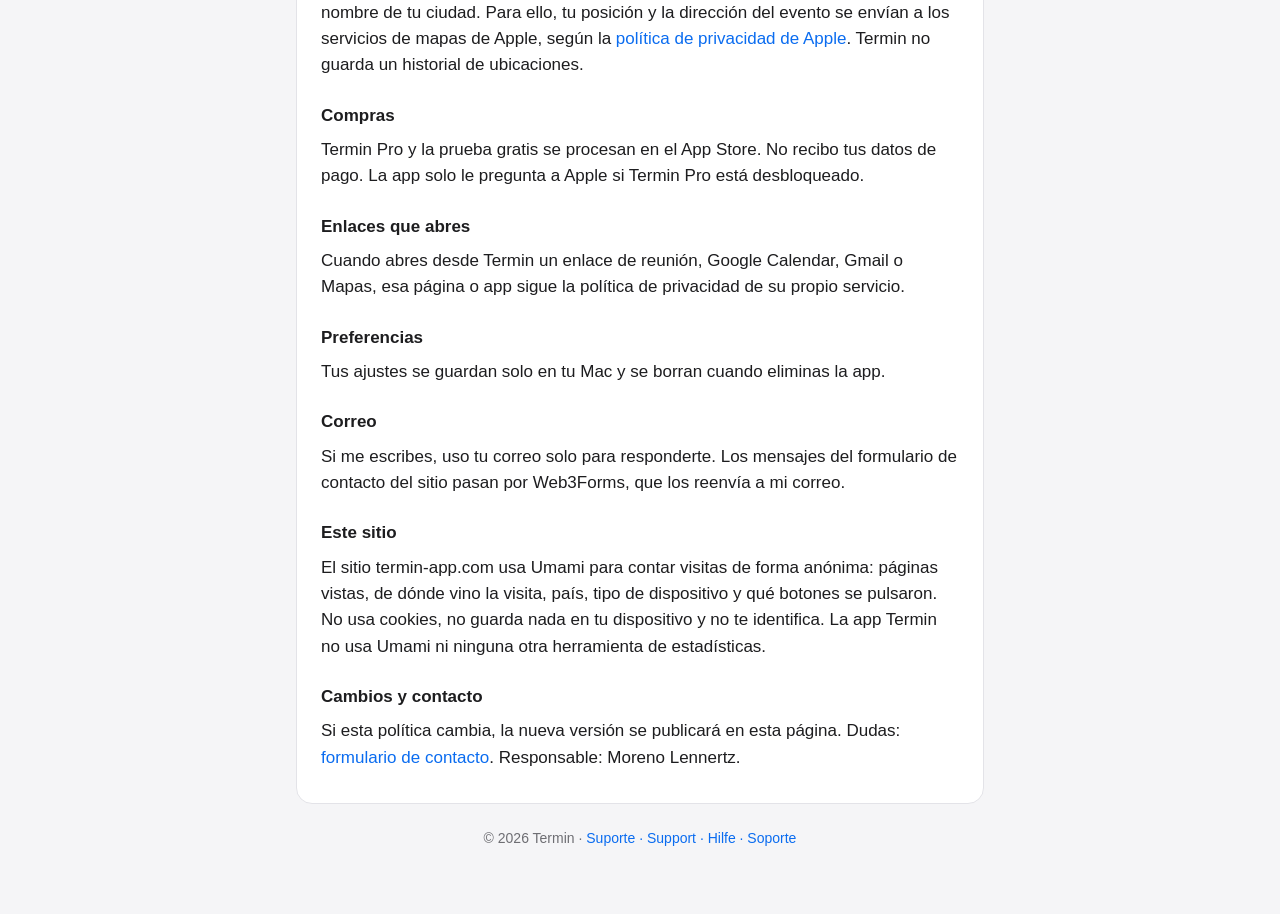
==== commit 6643f1ad: "Site em espanhol Co-Authored-By: Claude Opus 5.5 <noreply@anthropic.com>" ====
--- a/privacy.html
+++ b/privacy.html
@@ -3,7 +3,7 @@
 <head>
 <meta charset="utf-8">
 <meta name="viewport" content="width=device-width, initial-scale=1">
-<title>Termin – Privacidade · Privacy · Datenschutz</title>
+<title>Termin – Privacidade · Privacy · Datenschutz · Privacidad</title>
 <link rel="icon" href="icon.png">
 <link rel="stylesheet" href="style.css">
   <!-- Umami: estatísticas do site, sem cookies; só conta em termin-app.com -->
@@ -15,7 +15,7 @@
     <img src="icon.png" alt="">
     <div>
       <h1>Termin</h1>
-      <p>Política de privacidade · Privacy policy · Datenschutzerklärung</p>
+      <p>Política de privacidade · Privacy policy · Datenschutzerklärung · Política de privacidad</p>
     </div>
   </header>
   <nav>
@@ -23,7 +23,8 @@
     <a href="#pt">Português</a>
     <a href="#en">English</a>
     <a href="#de">Deutsch</a>
-    <a href="suporte.html">Suporte · Support · Hilfe</a>
+    <a href="#es">Español</a>
+    <a href="suporte.html">Suporte · Support · Hilfe · Soporte</a>
   </nav>
 
   <section id="pt" lang="pt-BR">
@@ -116,7 +117,37 @@
     <p>Wenn sich diese Erklärung ändert, wird die neue Fassung auf dieser Seite veröffentlicht. Fragen: <a href="./#kontakt">Kontaktformular</a>. Verantwortlich: Moreno Lennertz.</p>
   </section>
 
-  <footer>© 2026 Termin · <a href="suporte.html">Suporte · Support · Hilfe</a></footer>
+  <section id="es" lang="es">
+    <h2>Política de privacidad</h2>
+    <p class="muted">Última actualización: 1 de noviembre de 2026</p>
+    <p><strong>En resumen: Termin no recopila ninguno de tus datos.</strong> No hay cuenta, registro, anuncios, rastreo ni análisis de uso, y la app no tiene servidor propio. Todo lo que usa se queda en tu Mac.</p>
+
+    <h3>Calendarios</h3>
+    <p>Con tu permiso, Termin lee y crea eventos mediante el acceso a los calendarios de macOS, para mostrar tu próxima reunión y tus eventos. Estos datos se quedan en tu Mac y no se envían ni a mí ni a terceros. La sincronización con iCloud, Google u Outlook la hacen macOS y el proveedor de tu cuenta.</p>
+
+    <h3>Ubicación</h3>
+    <p>Si activas el tiempo de desplazamiento y permites el acceso a la ubicación, Termin usa tu posición aproximada para calcular rutas hasta tus eventos y mostrar el nombre de tu ciudad. Para ello, tu posición y la dirección del evento se envían a los servicios de mapas de Apple, según la <a href="https://www.apple.com/es/legal/privacy/">política de privacidad de Apple</a>. Termin no guarda un historial de ubicaciones.</p>
+
+    <h3>Compras</h3>
+    <p>Termin Pro y la prueba gratis se procesan en el App Store. No recibo tus datos de pago. La app solo le pregunta a Apple si Termin Pro está desbloqueado.</p>
+
+    <h3>Enlaces que abres</h3>
+    <p>Cuando abres desde Termin un enlace de reunión, Google Calendar, Gmail o Mapas, esa página o app sigue la política de privacidad de su propio servicio.</p>
+
+    <h3>Preferencias</h3>
+    <p>Tus ajustes se guardan solo en tu Mac y se borran cuando eliminas la app.</p>
+
+    <h3>Correo</h3>
+    <p>Si me escribes, uso tu correo solo para responderte. Los mensajes del formulario de contacto del sitio pasan por Web3Forms, que los reenvía a mi correo.</p>
+
+    <h3>Este sitio</h3>
+    <p>El sitio termin-app.com usa Umami para contar visitas de forma anónima: páginas vistas, de dónde vino la visita, país, tipo de dispositivo y qué botones se pulsaron. No usa cookies, no guarda nada en tu dispositivo y no te identifica. La app Termin no usa Umami ni ninguna otra herramienta de estadísticas.</p>
+
+    <h3>Cambios y contacto</h3>
+    <p>Si esta política cambia, la nueva versión se publicará en esta página. Dudas: <a href="./#contacto">formulario de contacto</a>. Responsable: Moreno Lennertz.</p>
+  </section>
+
+  <footer>© 2026 Termin · <a href="suporte.html">Suporte · Support · Hilfe · Soporte</a></footer>
 </main>
 </body>
 </html>
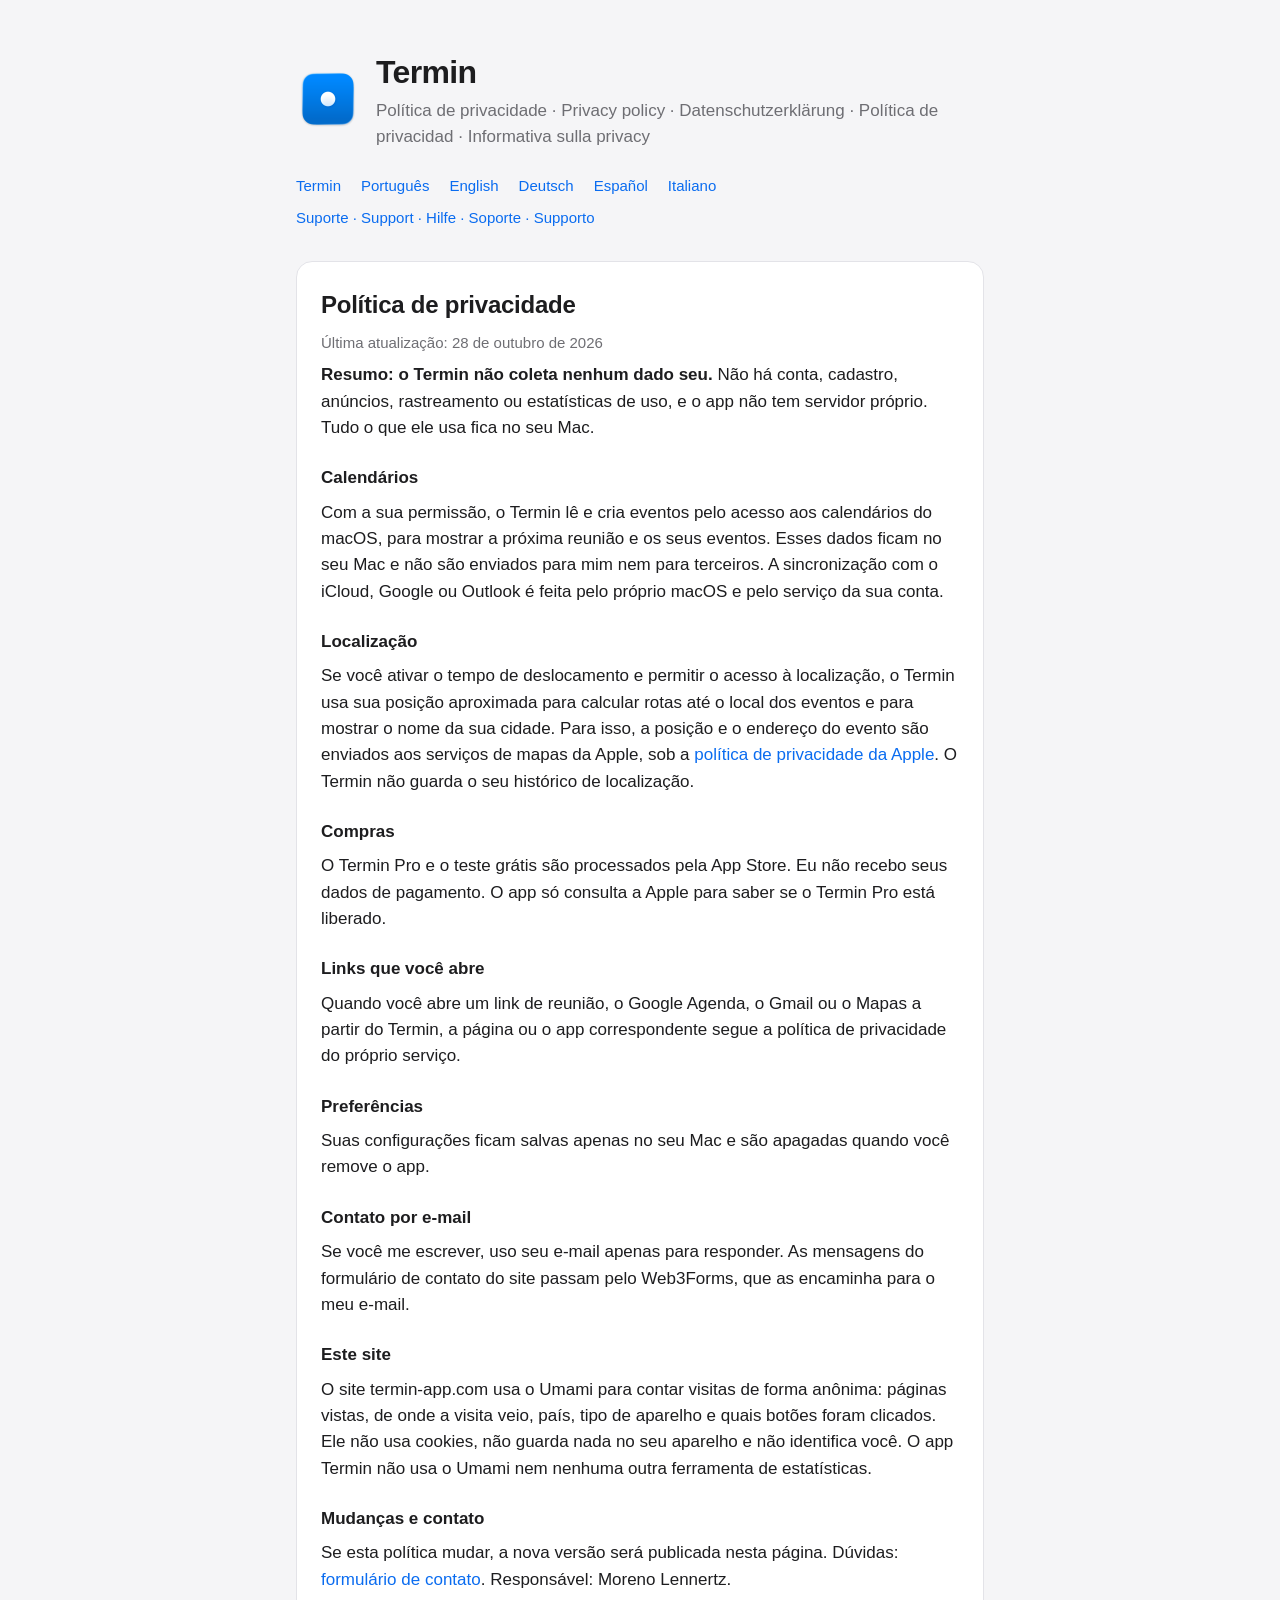
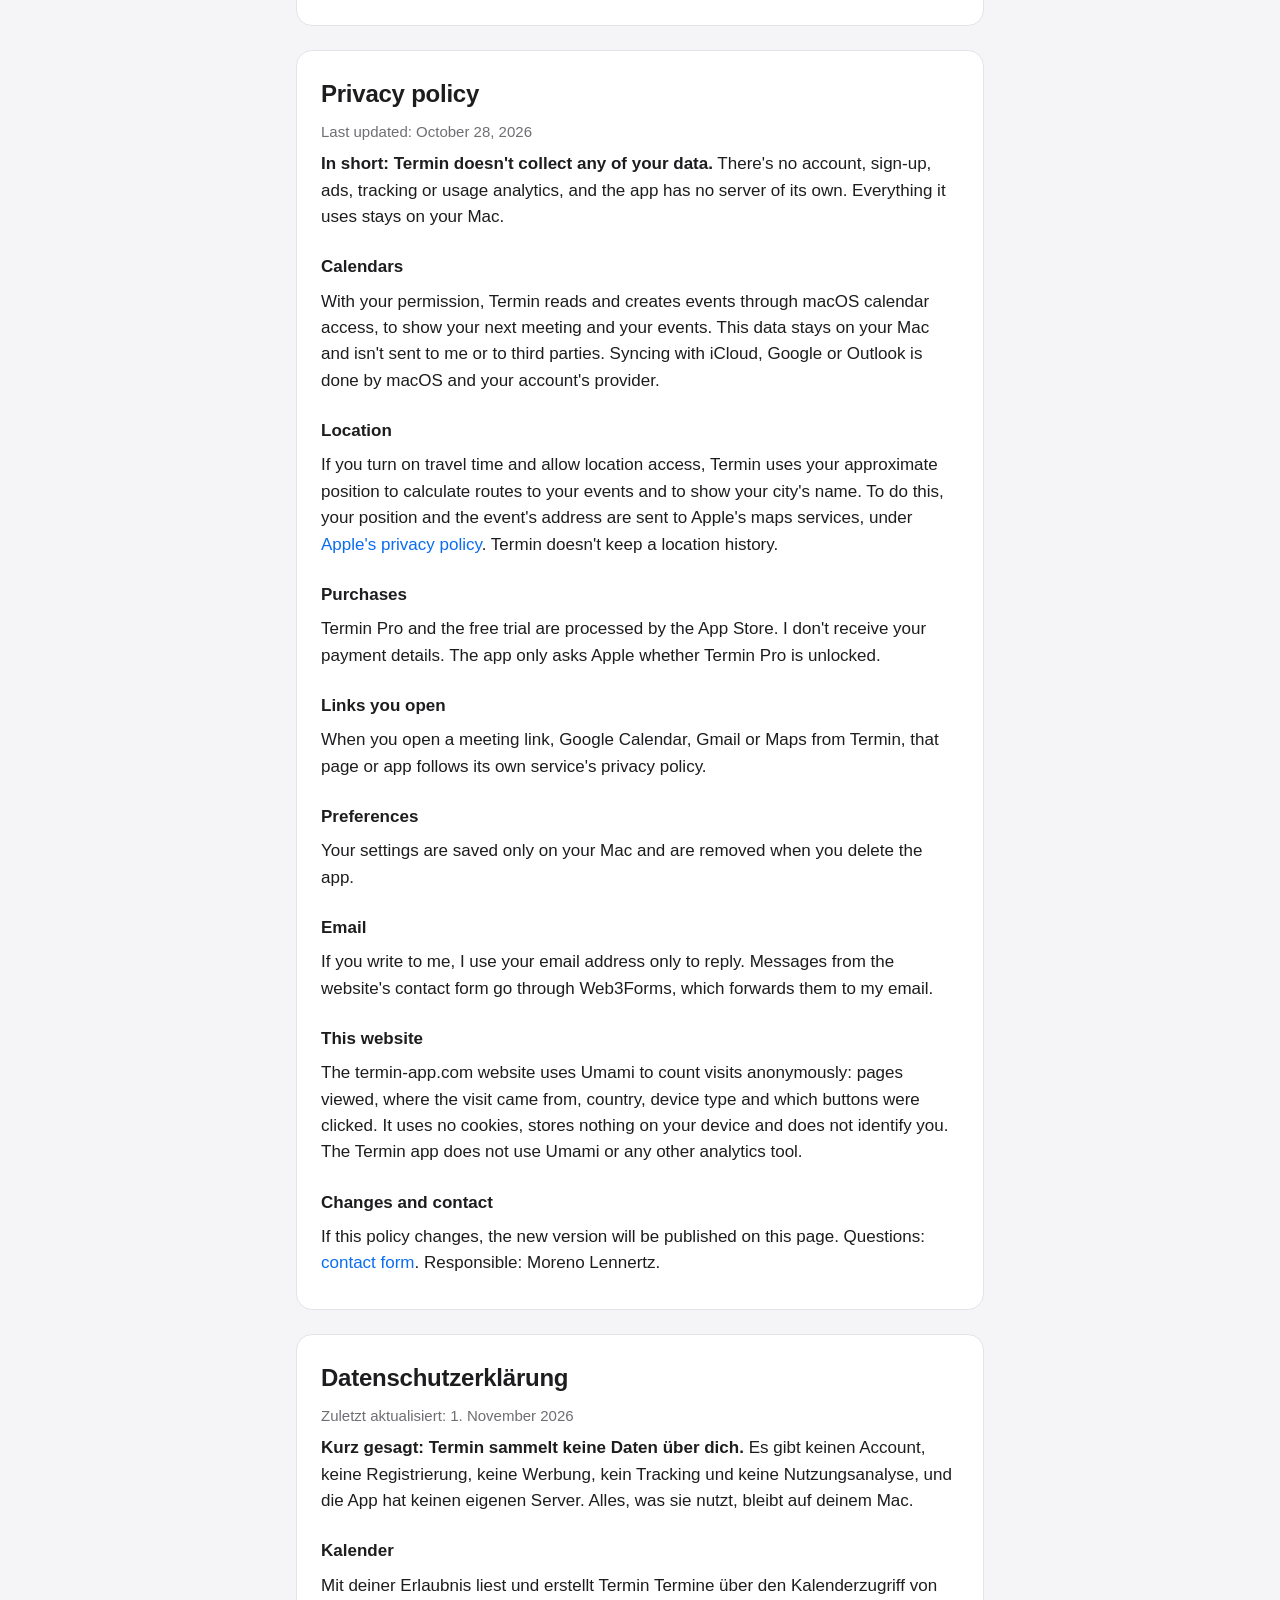
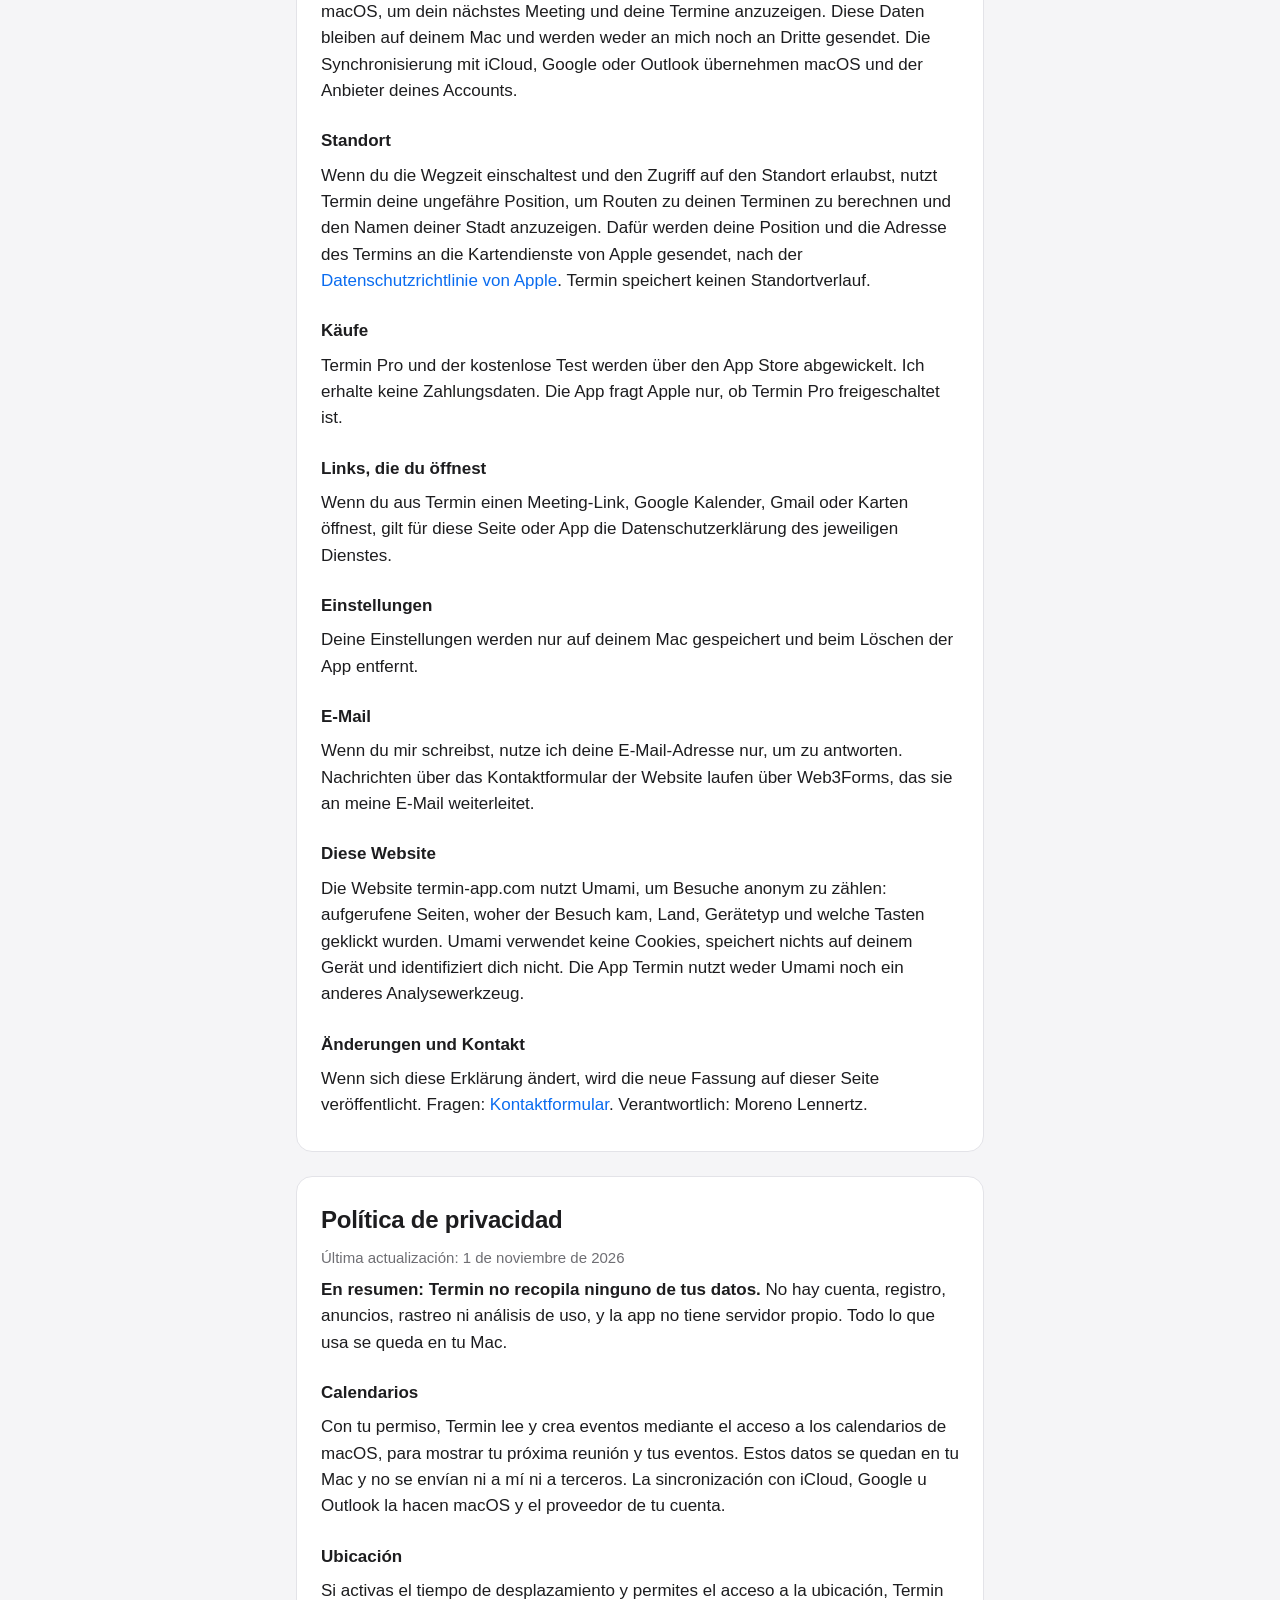
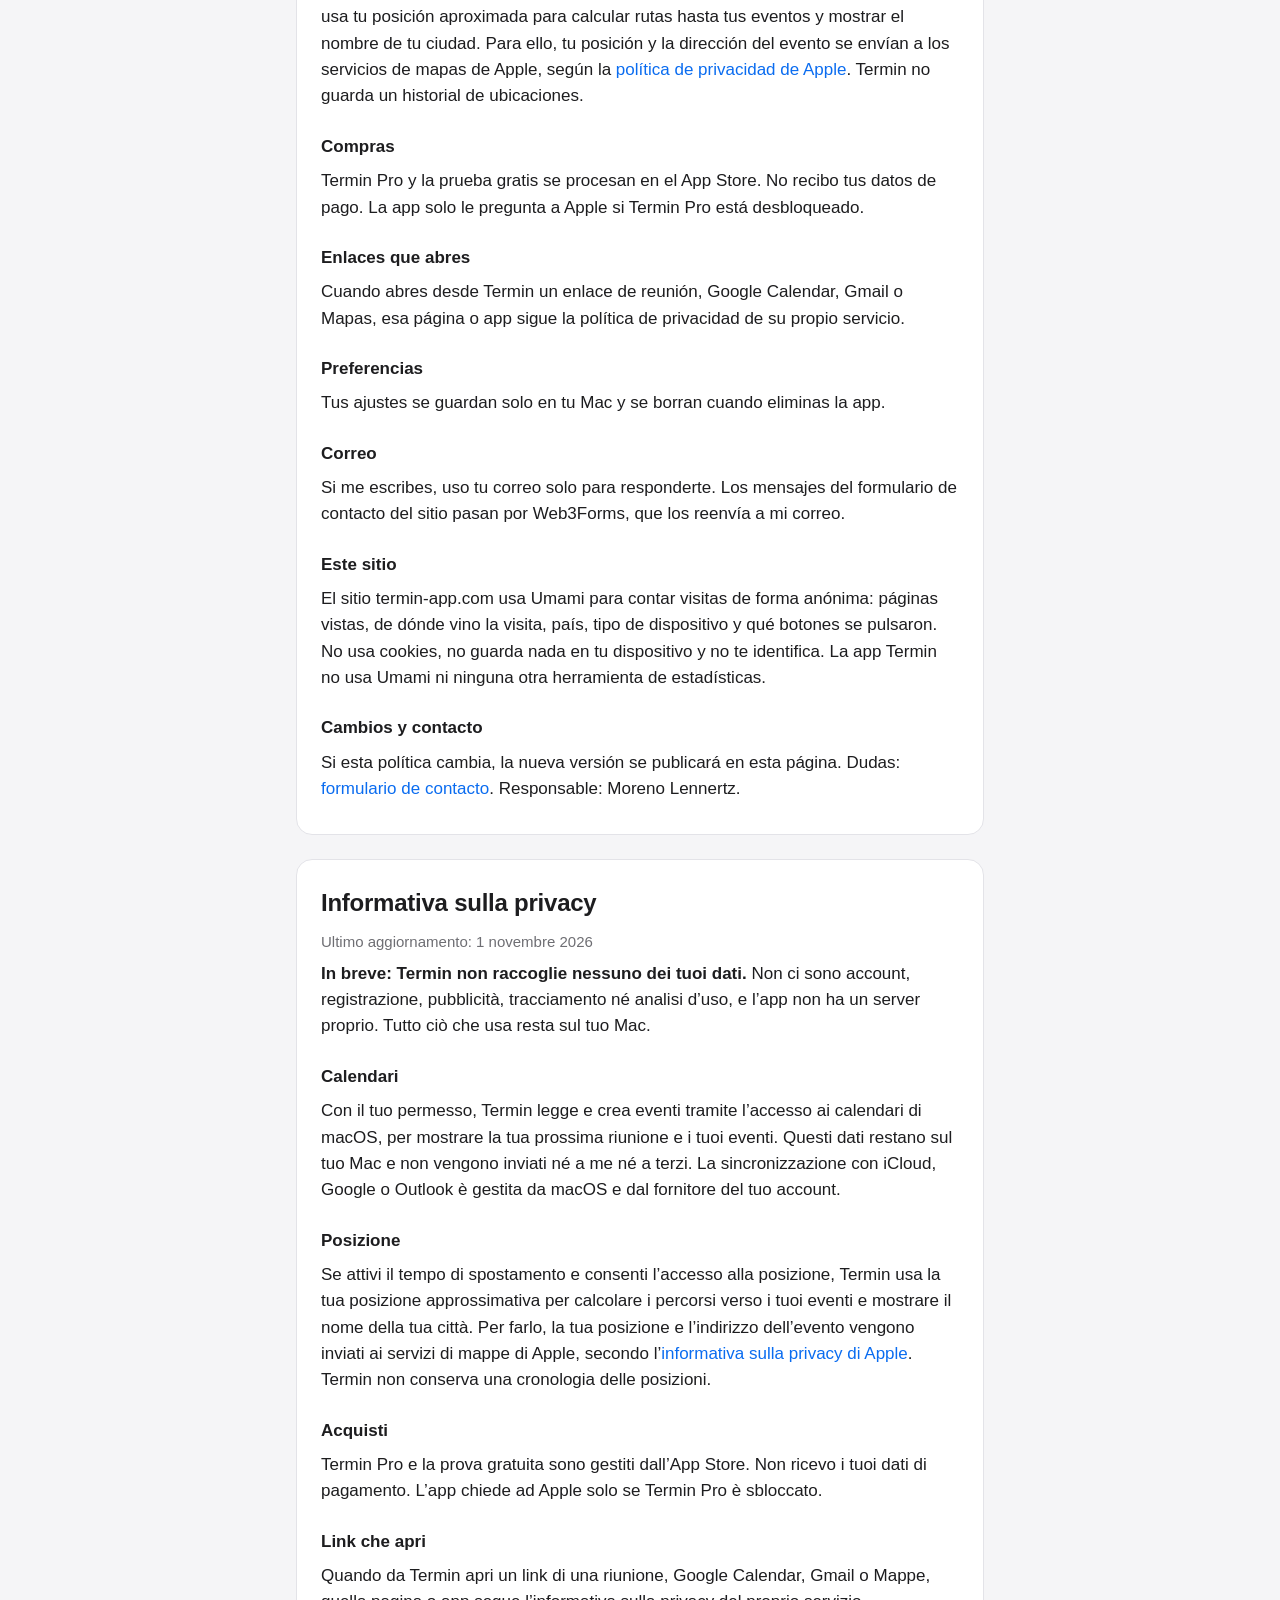
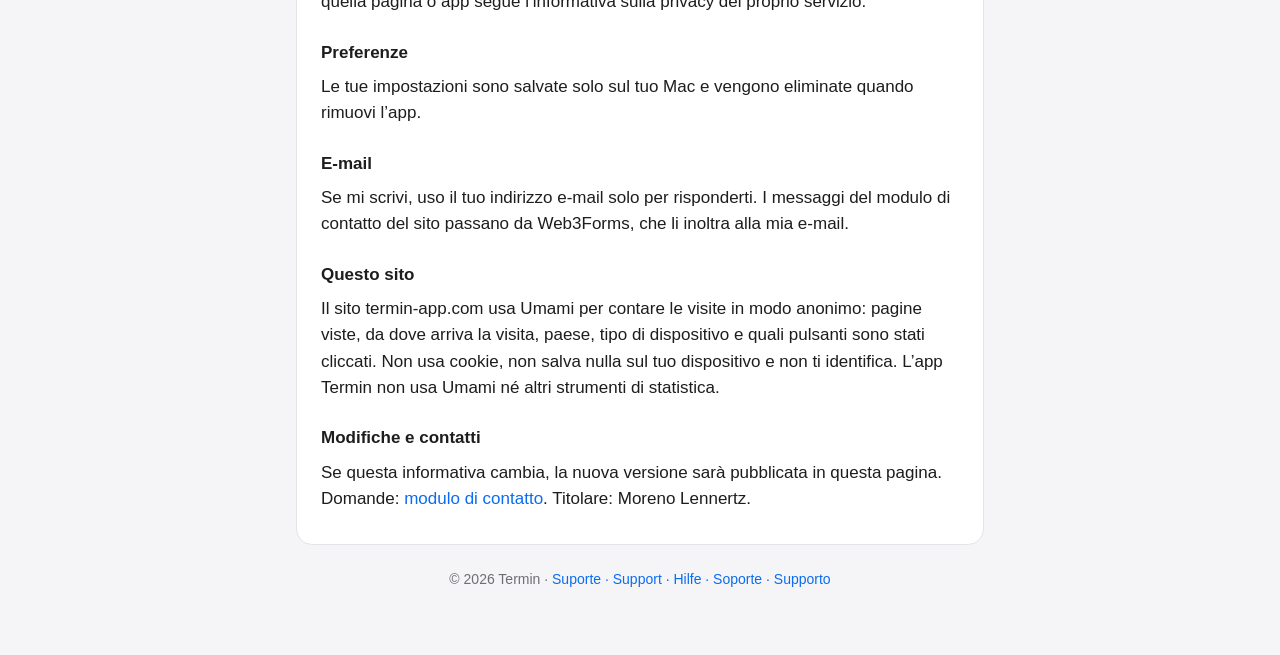
==== commit beb2ca75: "Site em italiano Co-Authored-By: Claude Opus 5.5 <noreply@anthropic.com>" ====
--- a/privacy.html
+++ b/privacy.html
@@ -15,7 +15,7 @@
     <img src="icon.png" alt="">
     <div>
       <h1>Termin</h1>
-      <p>Política de privacidade · Privacy policy · Datenschutzerklärung · Política de privacidad</p>
+      <p>Política de privacidade · Privacy policy · Datenschutzerklärung · Política de privacidad · Informativa sulla privacy</p>
     </div>
   </header>
   <nav>
@@ -24,7 +24,8 @@
     <a href="#en">English</a>
     <a href="#de">Deutsch</a>
     <a href="#es">Español</a>
-    <a href="suporte.html">Suporte · Support · Hilfe · Soporte</a>
+    <a href="#it">Italiano</a>
+    <a href="suporte.html">Suporte · Support · Hilfe · Soporte · Supporto</a>
   </nav>
 
   <section id="pt" lang="pt-BR">
@@ -147,7 +148,37 @@
     <p>Si esta política cambia, la nueva versión se publicará en esta página. Dudas: <a href="./#contacto">formulario de contacto</a>. Responsable: Moreno Lennertz.</p>
   </section>
 
-  <footer>© 2026 Termin · <a href="suporte.html">Suporte · Support · Hilfe · Soporte</a></footer>
+  <section id="it" lang="it">
+    <h2>Informativa sulla privacy</h2>
+    <p class="muted">Ultimo aggiornamento: 1 novembre 2026</p>
+    <p><strong>In breve: Termin non raccoglie nessuno dei tuoi dati.</strong> Non ci sono account, registrazione, pubblicità, tracciamento né analisi d’uso, e l’app non ha un server proprio. Tutto ciò che usa resta sul tuo Mac.</p>
+
+    <h3>Calendari</h3>
+    <p>Con il tuo permesso, Termin legge e crea eventi tramite l’accesso ai calendari di macOS, per mostrare la tua prossima riunione e i tuoi eventi. Questi dati restano sul tuo Mac e non vengono inviati né a me né a terzi. La sincronizzazione con iCloud, Google o Outlook è gestita da macOS e dal fornitore del tuo account.</p>
+
+    <h3>Posizione</h3>
+    <p>Se attivi il tempo di spostamento e consenti l’accesso alla posizione, Termin usa la tua posizione approssimativa per calcolare i percorsi verso i tuoi eventi e mostrare il nome della tua città. Per farlo, la tua posizione e l’indirizzo dell’evento vengono inviati ai servizi di mappe di Apple, secondo l’<a href="https://www.apple.com/it/legal/privacy/">informativa sulla privacy di Apple</a>. Termin non conserva una cronologia delle posizioni.</p>
+
+    <h3>Acquisti</h3>
+    <p>Termin Pro e la prova gratuita sono gestiti dall’App Store. Non ricevo i tuoi dati di pagamento. L’app chiede ad Apple solo se Termin Pro è sbloccato.</p>
+
+    <h3>Link che apri</h3>
+    <p>Quando da Termin apri un link di una riunione, Google Calendar, Gmail o Mappe, quella pagina o app segue l’informativa sulla privacy del proprio servizio.</p>
+
+    <h3>Preferenze</h3>
+    <p>Le tue impostazioni sono salvate solo sul tuo Mac e vengono eliminate quando rimuovi l’app.</p>
+
+    <h3>E-mail</h3>
+    <p>Se mi scrivi, uso il tuo indirizzo e-mail solo per risponderti. I messaggi del modulo di contatto del sito passano da Web3Forms, che li inoltra alla mia e-mail.</p>
+
+    <h3>Questo sito</h3>
+    <p>Il sito termin-app.com usa Umami per contare le visite in modo anonimo: pagine viste, da dove arriva la visita, paese, tipo di dispositivo e quali pulsanti sono stati cliccati. Non usa cookie, non salva nulla sul tuo dispositivo e non ti identifica. L’app Termin non usa Umami né altri strumenti di statistica.</p>
+
+    <h3>Modifiche e contatti</h3>
+    <p>Se questa informativa cambia, la nuova versione sarà pubblicata in questa pagina. Domande: <a href="./#contatti">modulo di contatto</a>. Titolare: Moreno Lennertz.</p>
+  </section>
+
+  <footer>© 2026 Termin · <a href="suporte.html">Suporte · Support · Hilfe · Soporte · Supporto</a></footer>
 </main>
 </body>
 </html>
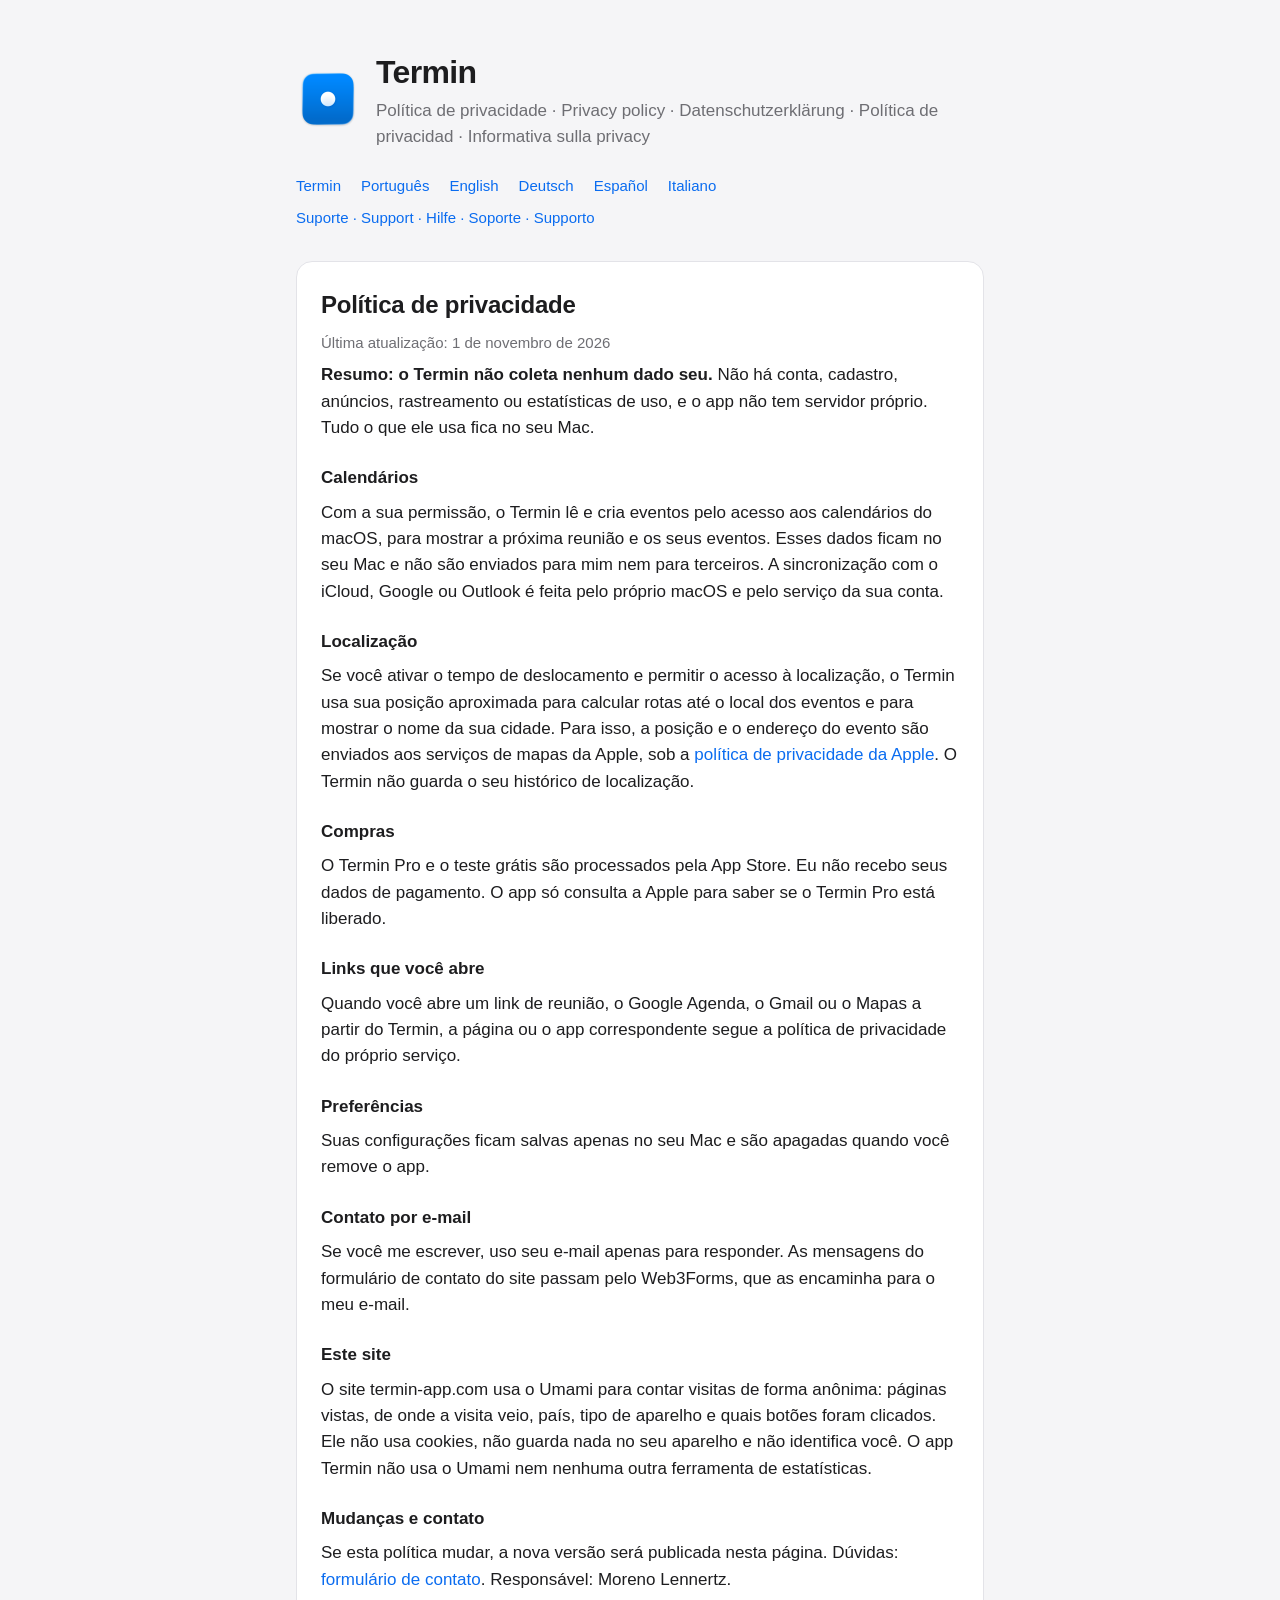
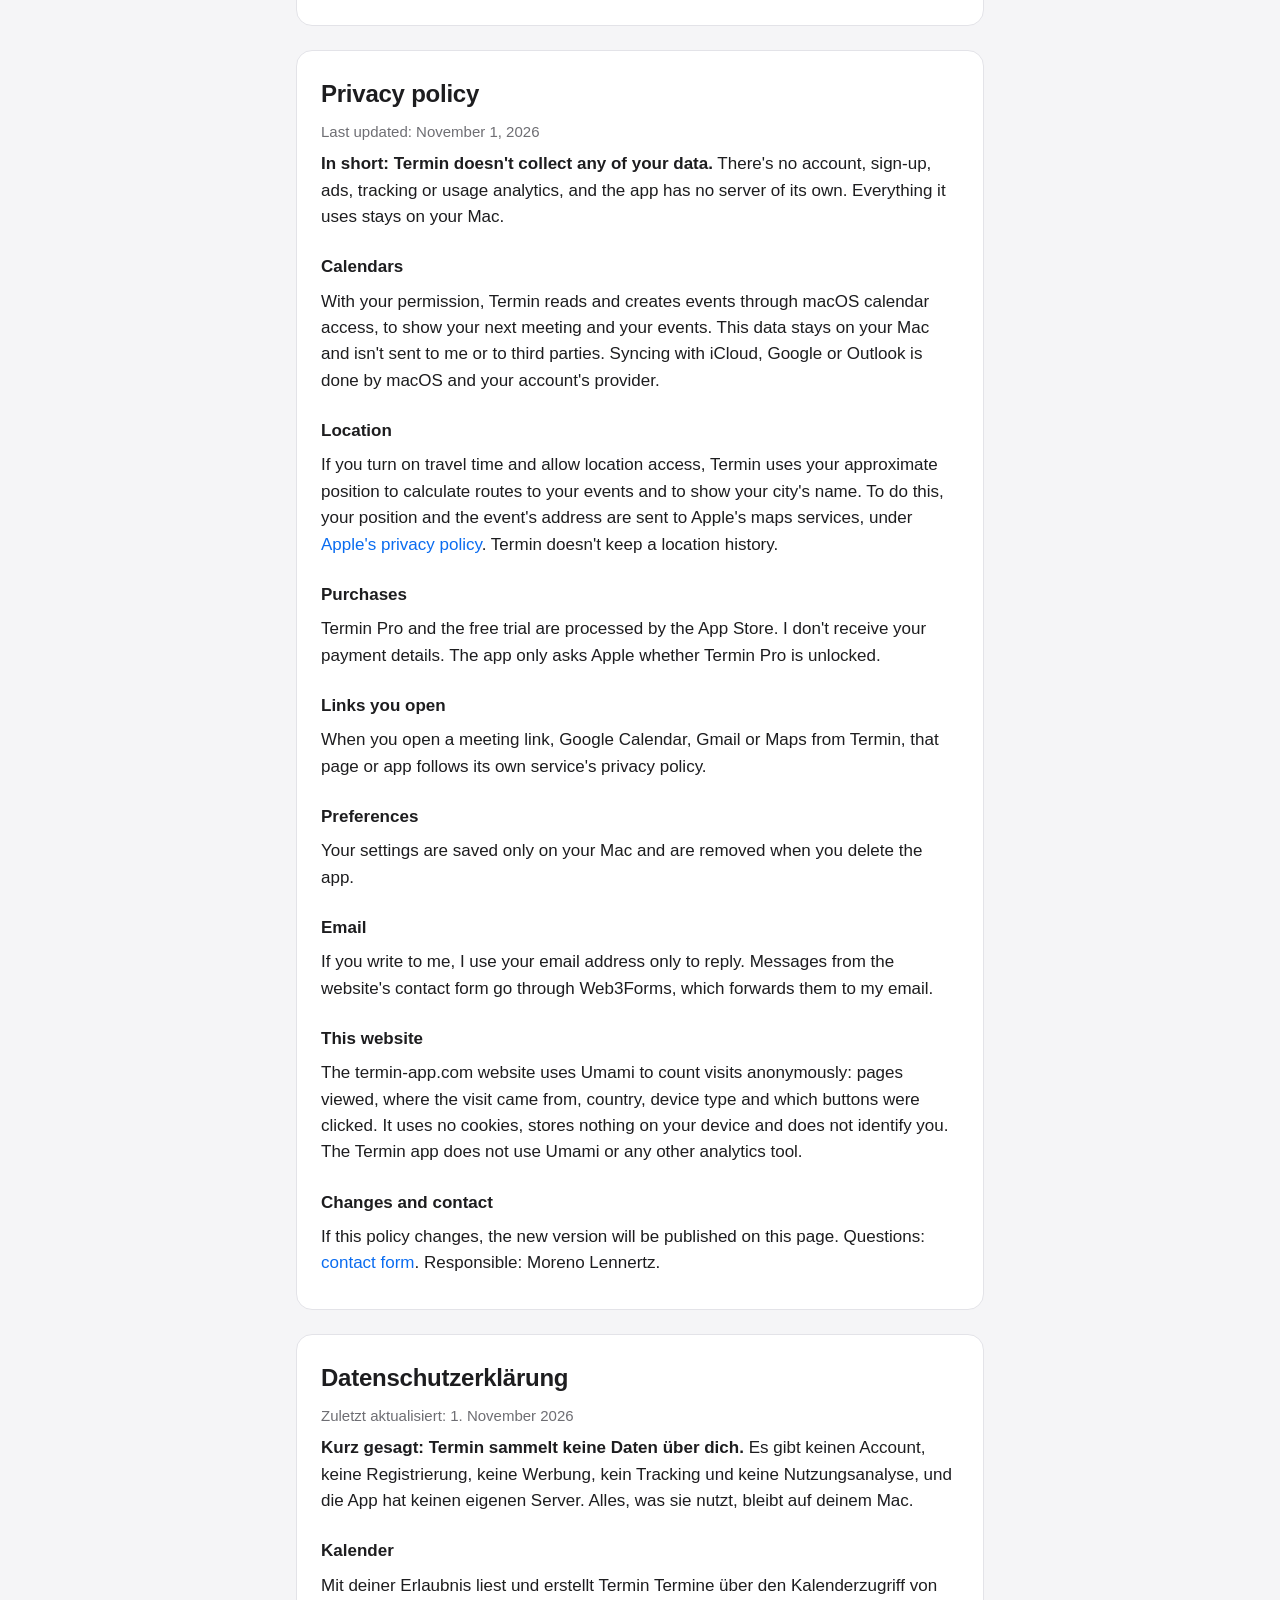
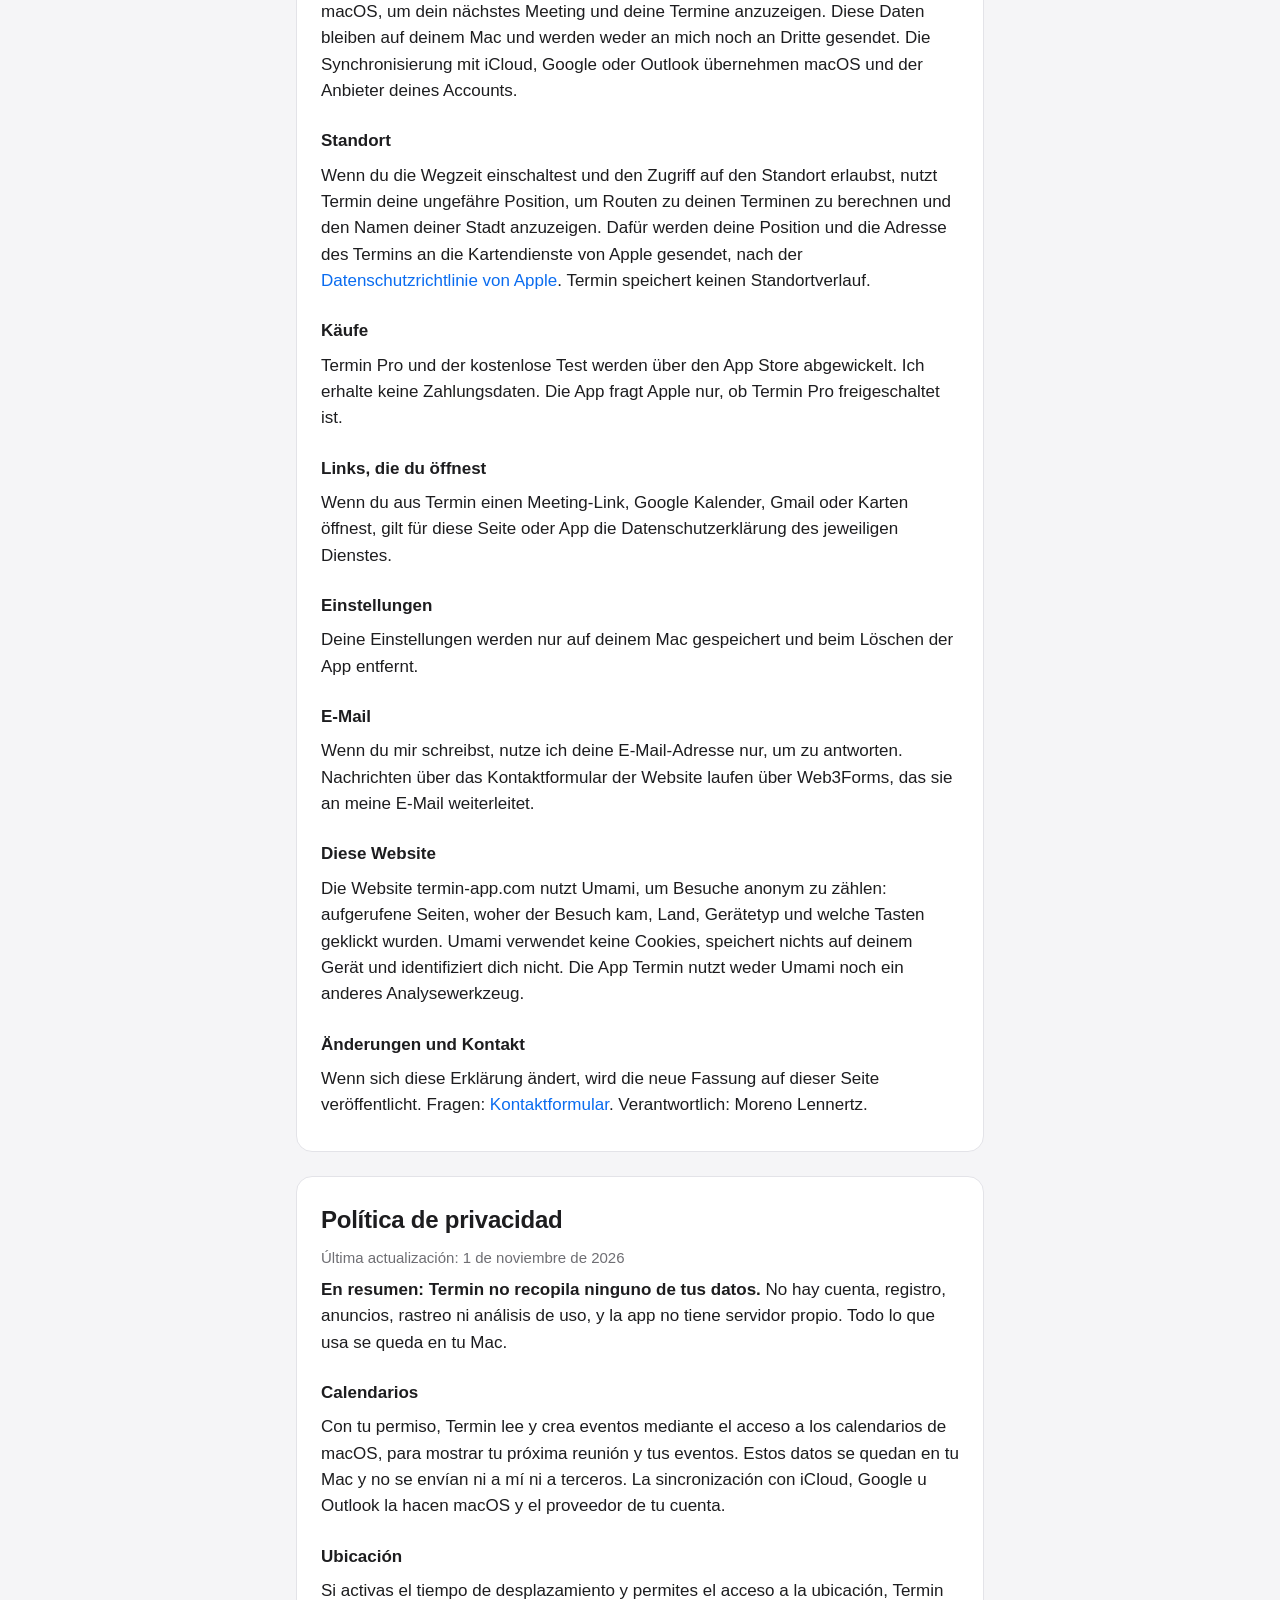
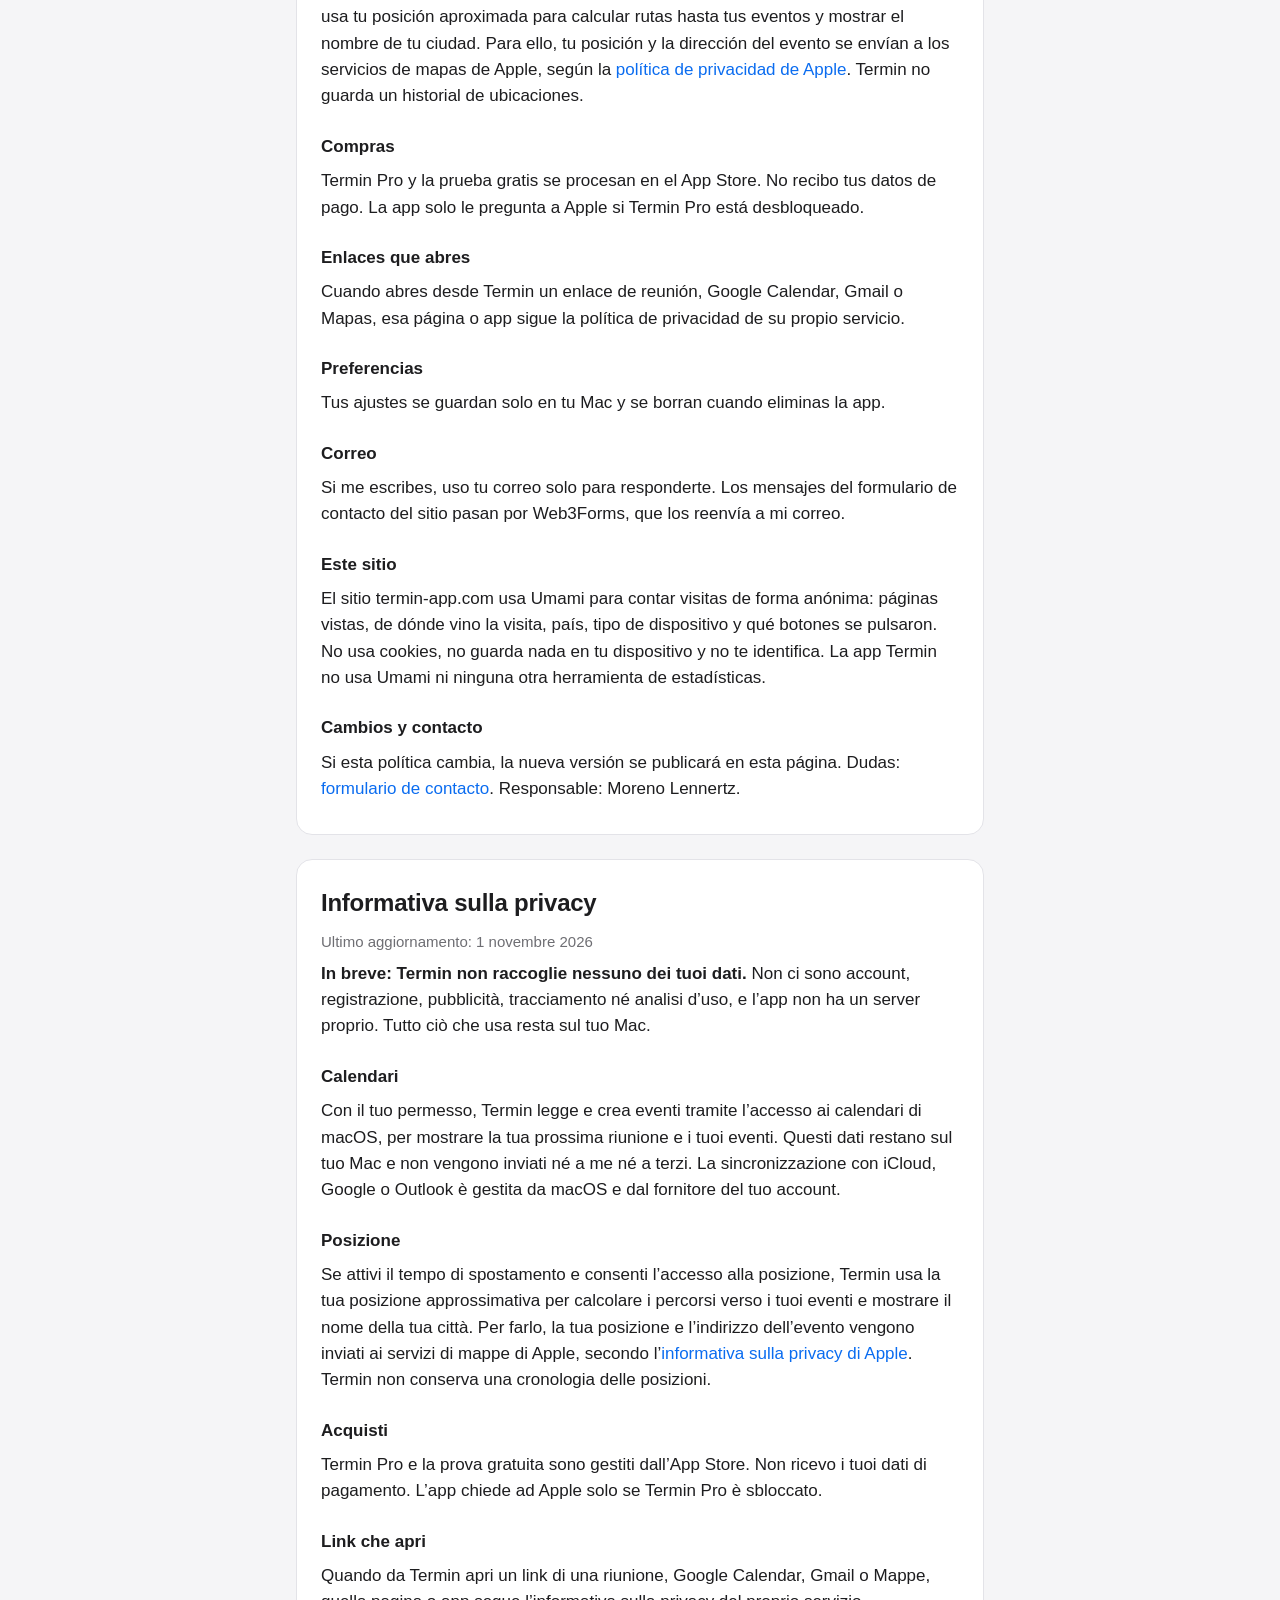
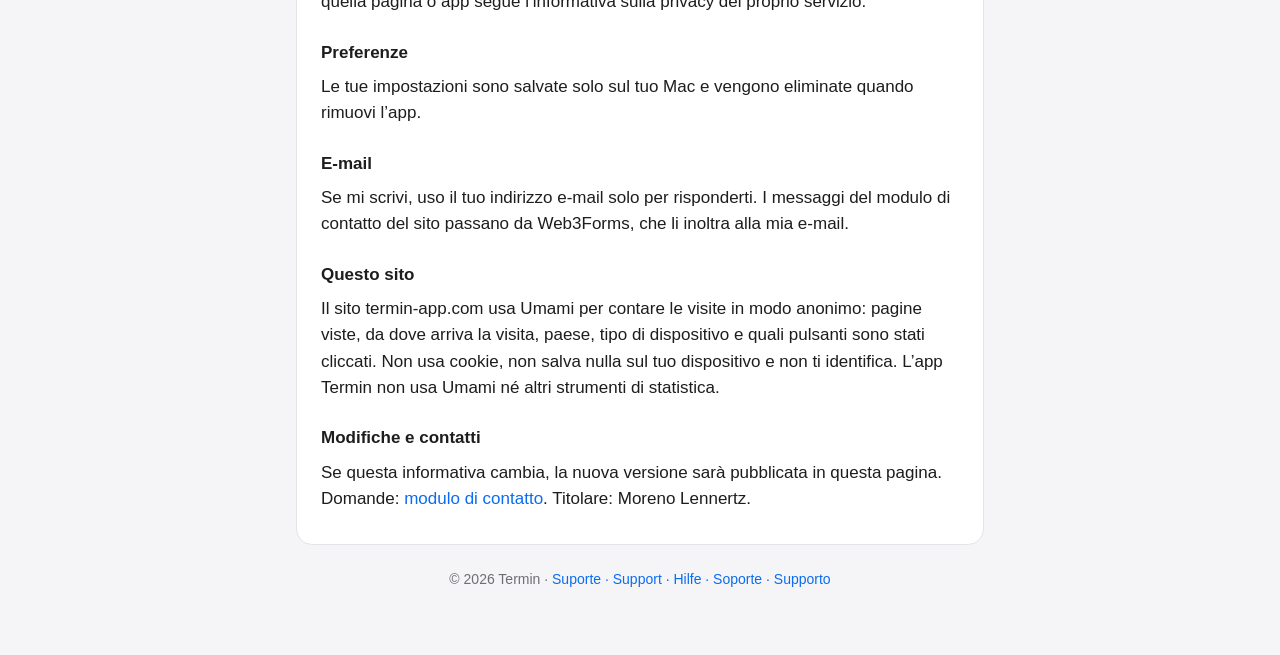
==== commit 7086c7ea: "Privacidade: data de atualização em português e inglês Co-Authored-By: Claude Opus 5.5 <noreply@anth" ====
--- a/privacy.html
+++ b/privacy.html
@@ -30,7 +30,7 @@
 
   <section id="pt" lang="pt-BR">
     <h2>Política de privacidade</h2>
-    <p class="muted">Última atualização: 28 de outubro de 2026</p>
+    <p class="muted">Última atualização: 1 de novembro de 2026</p>
     <p><strong>Resumo: o Termin não coleta nenhum dado seu.</strong> Não há conta, cadastro, anúncios, rastreamento ou estatísticas de uso, e o app não tem servidor próprio. Tudo o que ele usa fica no seu Mac.</p>
 
     <h3>Calendários</h3>
@@ -60,7 +60,7 @@
 
   <section id="en" lang="en">
     <h2>Privacy policy</h2>
-    <p class="muted">Last updated: October 28, 2026</p>
+    <p class="muted">Last updated: November 1, 2026</p>
     <p><strong>In short: Termin doesn't collect any of your data.</strong> There's no account, sign-up, ads, tracking or usage analytics, and the app has no server of its own. Everything it uses stays on your Mac.</p>
 
     <h3>Calendars</h3>
